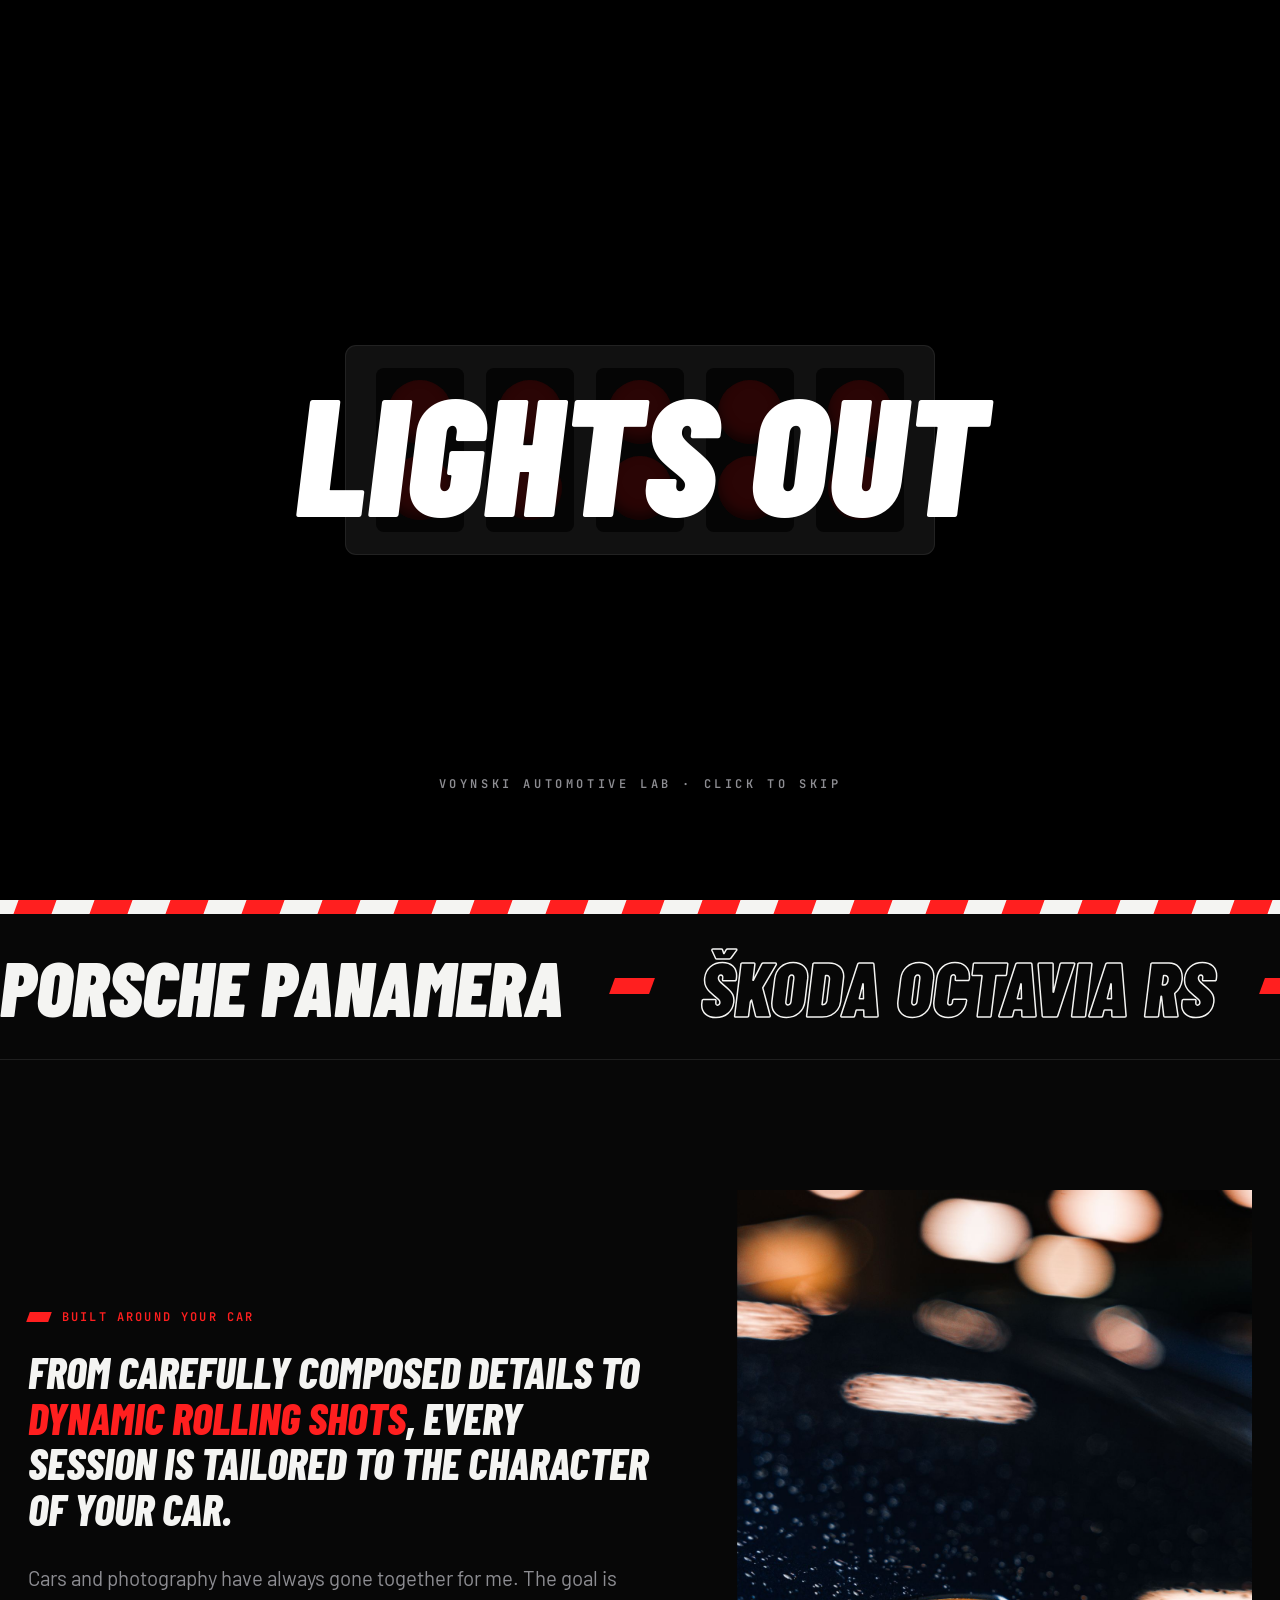
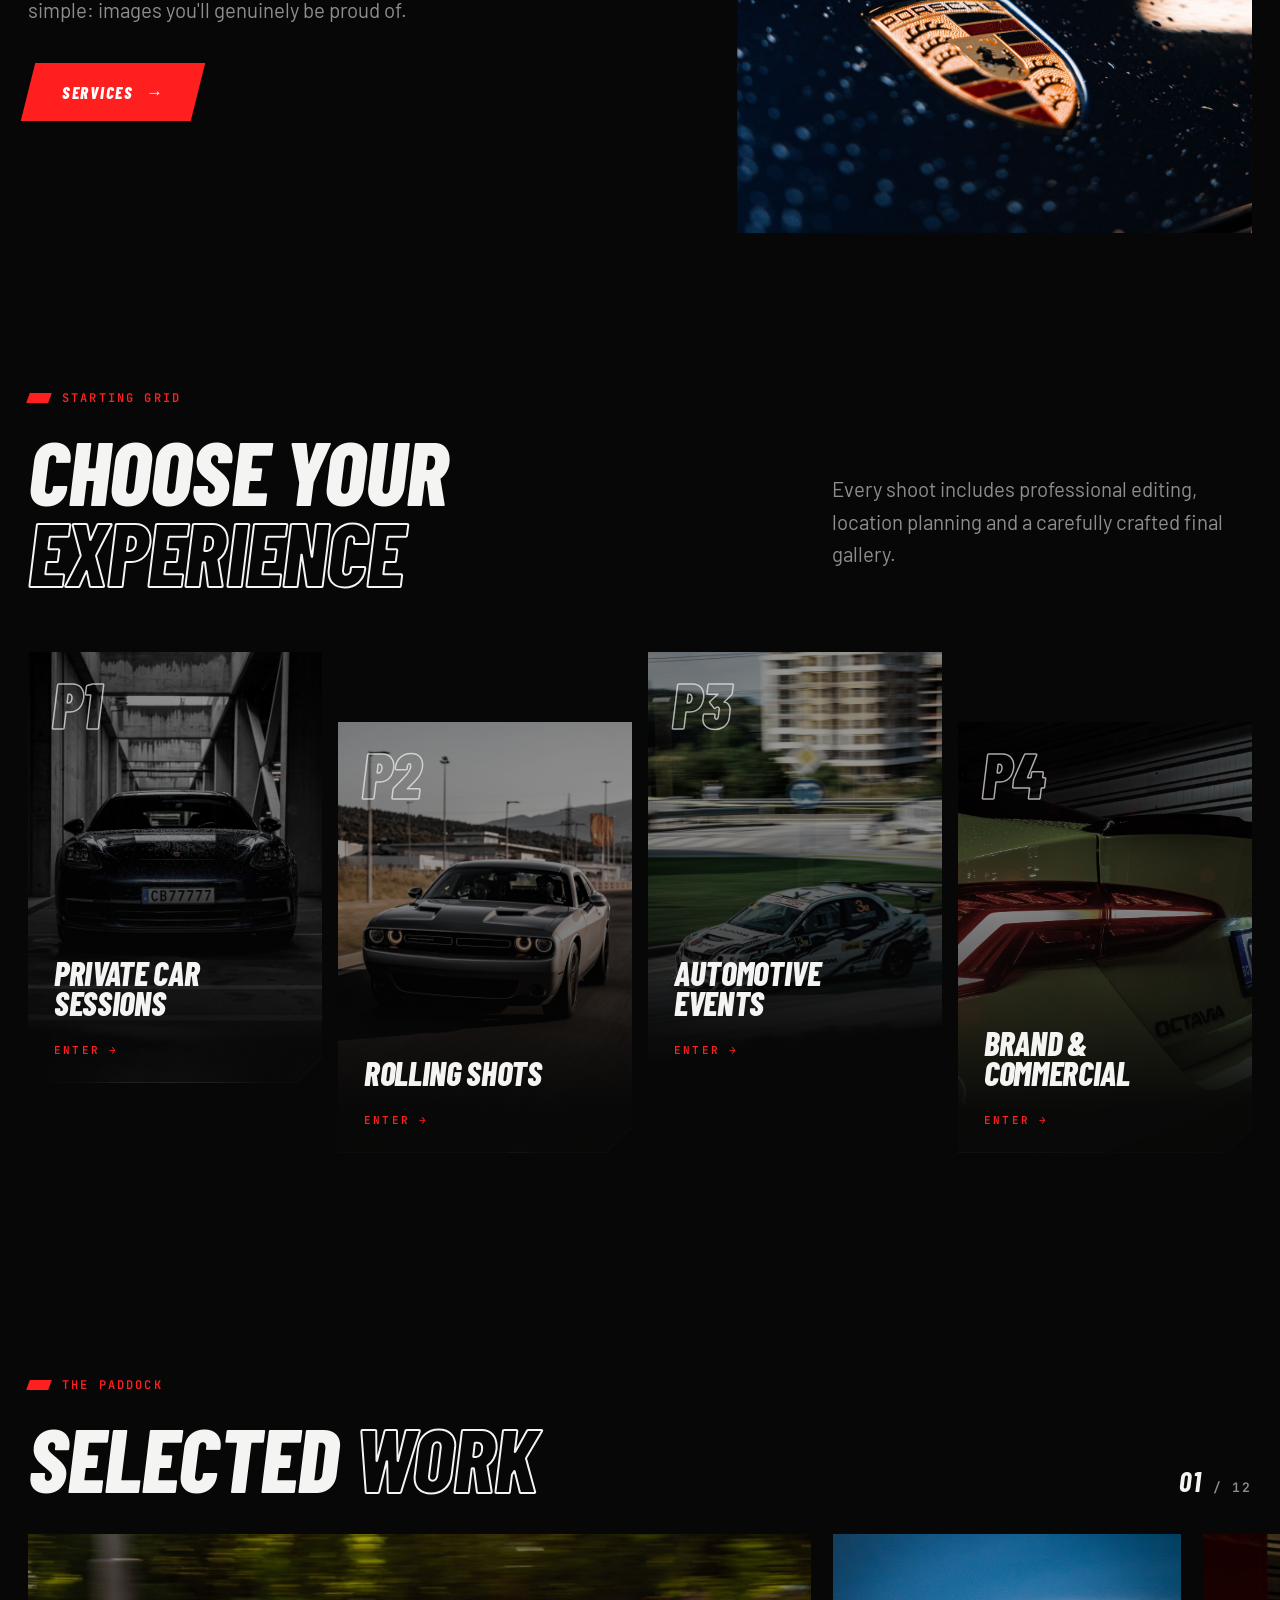
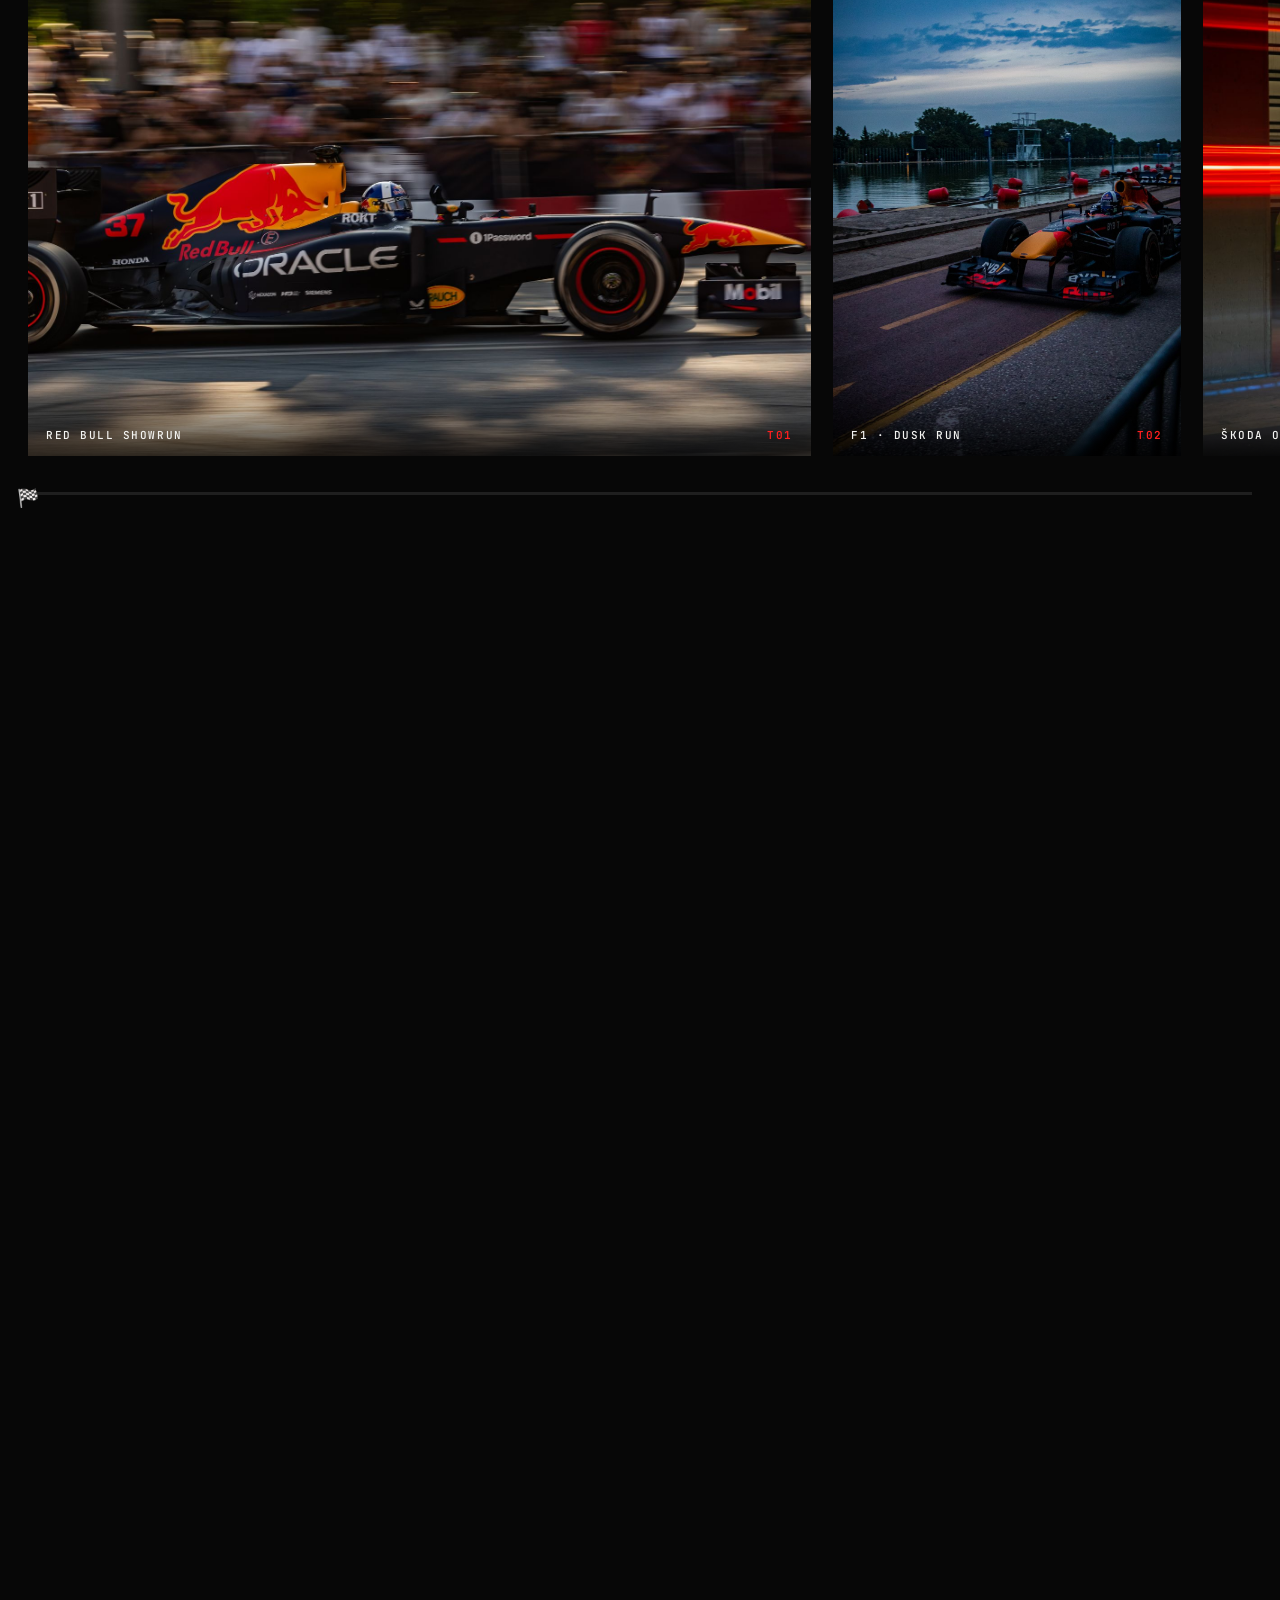
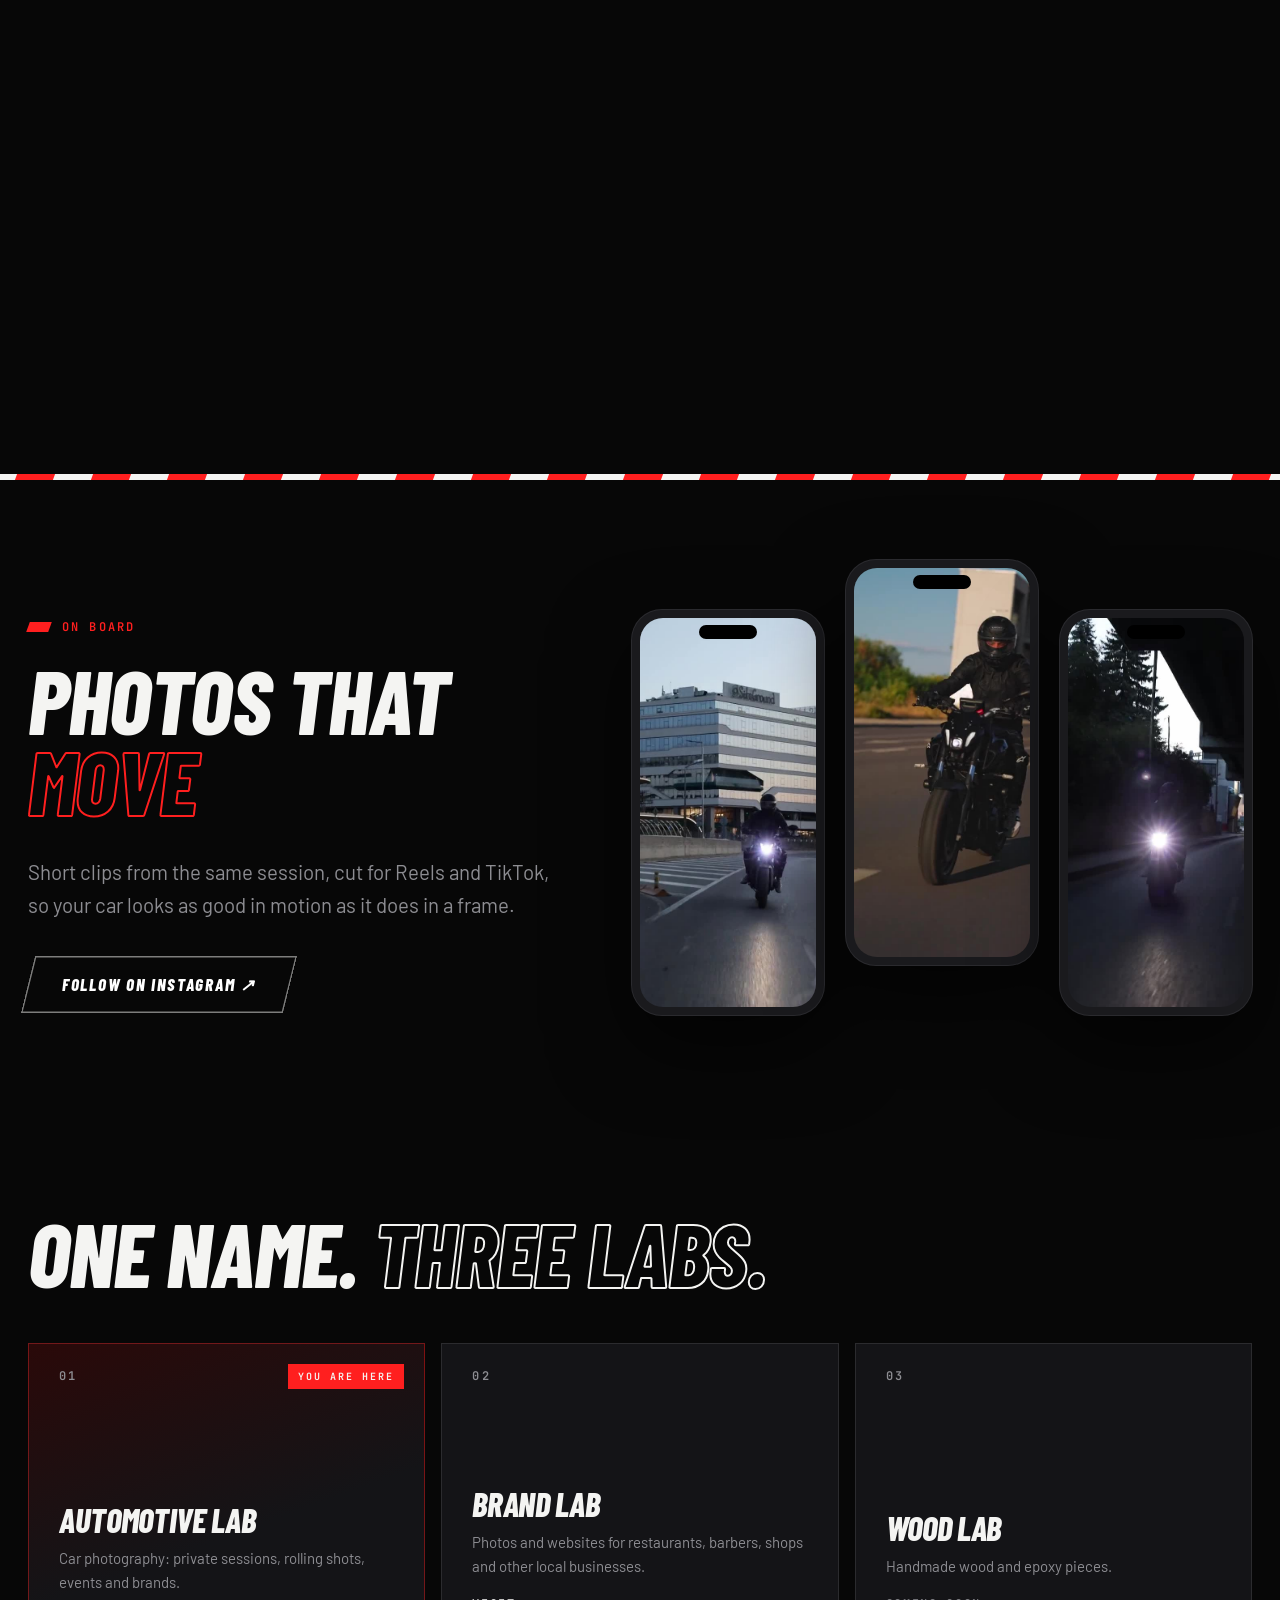
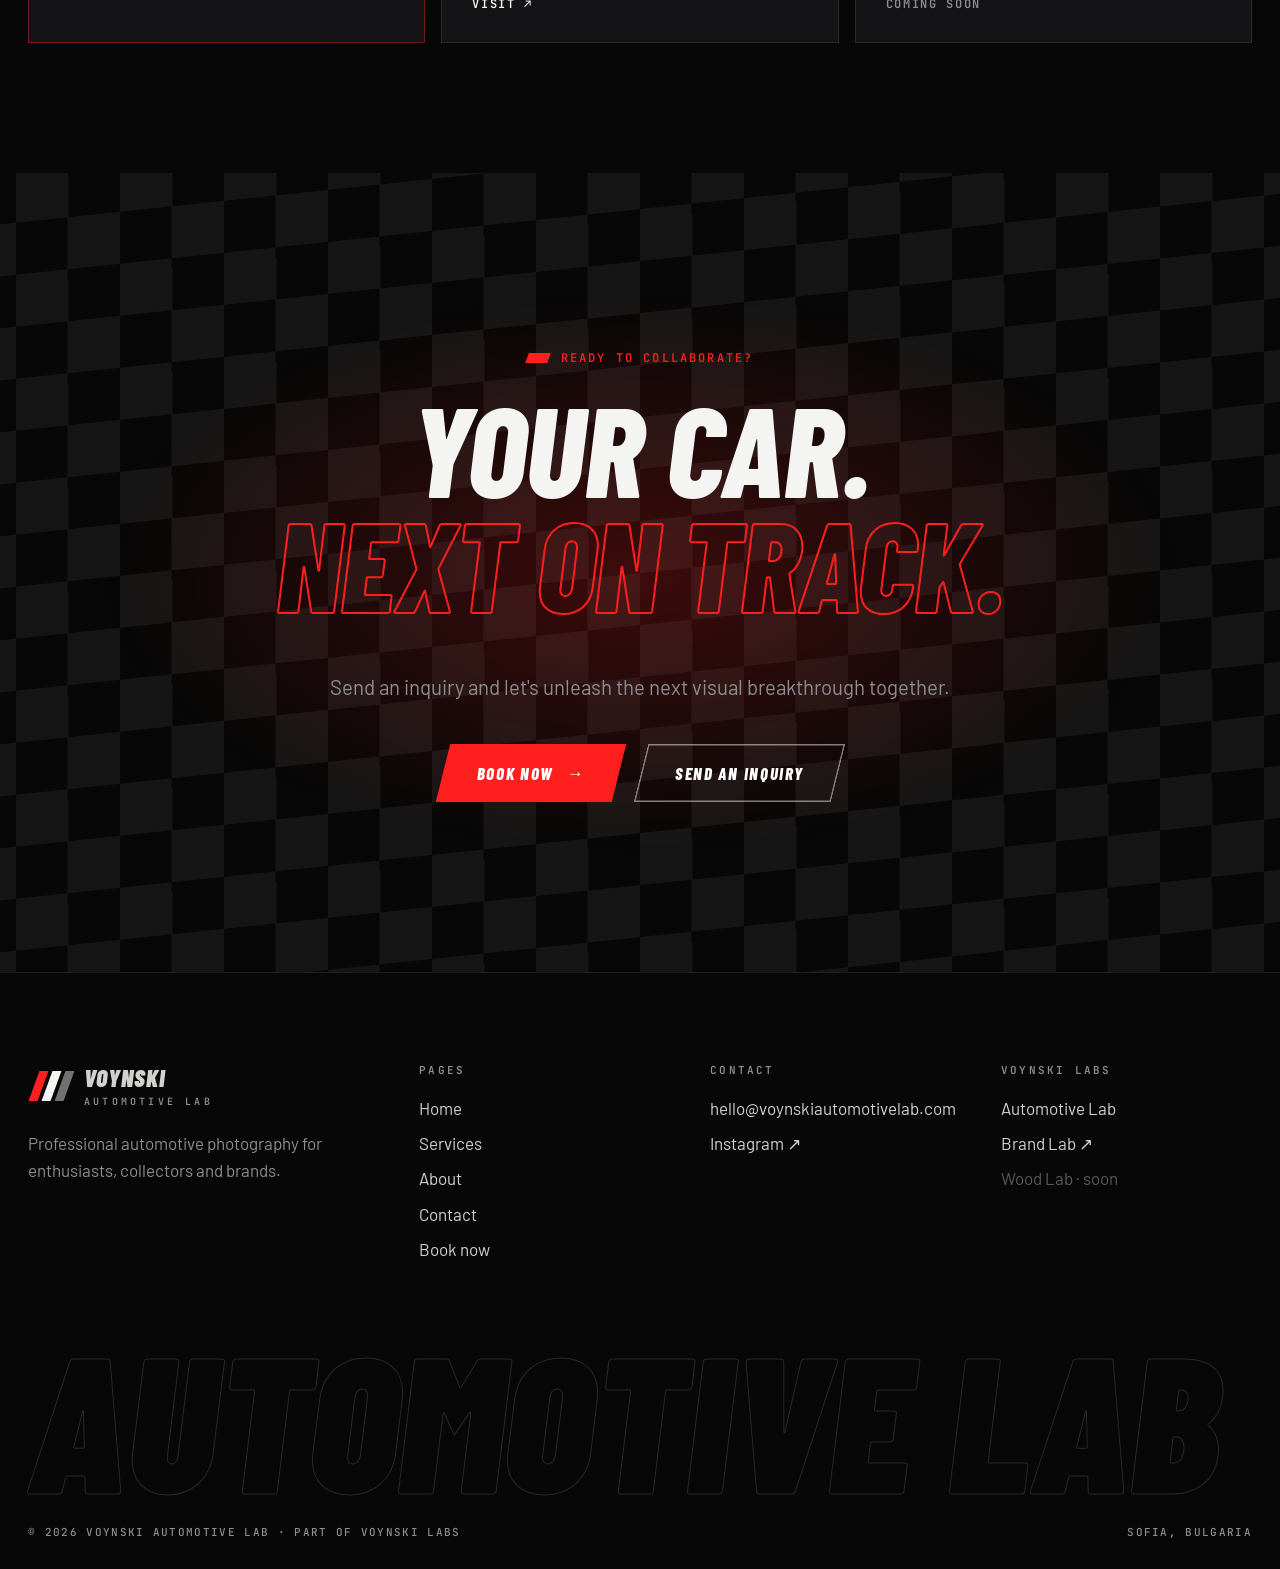
==== index.html @ c3d604f8 "Add first version of the Voynski Automotive Lab website Motorsport design with start lights intro, h" ====
<!doctype html>
<html lang="en">
<head>
<meta charset="utf-8">
<meta name="viewport" content="width=device-width, initial-scale=1">
<title>Voynski Automotive Lab · Automotive photography in Sofia</title>
<meta name="description" content="Every car has a story. We capture it. Private car sessions, rolling shots, motorsport events and commercial photography in Sofia, Bulgaria.">
<meta name="theme-color" content="#070707">
<link rel="icon" href="data:image/svg+xml,%3Csvg xmlns='http://www.w3.org/2000/svg' viewBox='0 0 40 30'%3E%3Cg transform='skewX(-20)'%3E%3Crect x='14' width='8' height='30' fill='%23ff1f1f'/%3E%3Crect x='26' width='8' height='30' fill='%23f4f4f2'/%3E%3Crect x='38' width='8' height='30' fill='%23f4f4f2' opacity='.45'/%3E%3C/g%3E%3C/svg%3E">
<link rel="preconnect" href="https://fonts.googleapis.com">
<link rel="preconnect" href="https://fonts.gstatic.com" crossorigin>
<link href="https://fonts.googleapis.com/css2?family=Barlow+Condensed:ital,wght@1,700;1,800;1,900&family=Barlow:wght@400;500;600&family=JetBrains+Mono:wght@500;600&display=swap" rel="stylesheet">
<link rel="stylesheet" href="assets/style.css">
</head>
<body data-page="home">

<!-- Start lights: shown once per visit -->
<div class="lights" aria-hidden="true">
  <div class="rig"><div class="pod"><i></i><i></i></div><div class="pod"><i></i><i></i></div><div class="pod"><i></i><i></i></div><div class="pod"><i></i><i></i></div><div class="pod"><i></i><i></i></div></div>
  <div class="out">Lights out</div>
  <div class="msg">VOYNSKI AUTOMOTIVE LAB · CLICK TO SKIP</div>
</div>

<main>

<section class="hero">
  <div class="hero-img" style="background-image:url(images/hero-f1-visa.jpg)"></div>
  <canvas id="speedLines" aria-hidden="true"></canvas>
  <div class="wrap">
    <p class="tag">Automotive photography · Sofia</p>
    <h1><span class="ln"><span>Every car has a story.</span></span><span class="ln"><span class="red">We capture it.</span></span></h1>
    <div class="hero-sub">
      <p>Professional automotive photography for enthusiasts, collectors and brands.</p>
      <div class="hero-actions">
        <a href="book.html" class="btn">Book a session <span class="arr">→</span></a>
        <a href="#paddock" class="btn btn-line">See the work</a>
      </div>
    </div>
  </div>
  <div class="scroll-cue">SCROLL TO ACCELERATE</div>
  <div class="telemetry"><div class="wrap">
    <span class="live">On track</span>
    <span>Shot <b>Red Bull Showrun</b></span>
    <span>Shutter <b>1/60</b> · panning</span>
    <span>Sofia <b>42.69° N</b></span>
  </div></div>
</section>

<div class="kerb" aria-hidden="true"></div>

<div class="marquee" aria-hidden="true"><div class="marquee-track">
  <span>Porsche Panamera</span><i></i><span>Škoda Octavia RS</span><i></i><span>Red Bull RB</span><i></i><span>Dodge Challenger</span><i></i><span>BMW M4</span><i></i><span>BMW X3 M40i</span><i></i><span>Porsche 911</span><i></i>
  <span>Porsche Panamera</span><i></i><span>Škoda Octavia RS</span><i></i><span>Red Bull RB</span><i></i><span>Dodge Challenger</span><i></i><span>BMW M4</span><i></i><span>BMW X3 M40i</span><i></i><span>Porsche 911</span><i></i>
</div></div>

<!-- Intro -->
<section>
  <div class="wrap intro">
    <div>
      <p class="tag rv">Built around your car</p>
      <p class="big-quote rv rv-d1">From carefully composed details to <em>dynamic rolling shots</em>, every session is tailored to the character of your car.</p>
      <p class="lead rv rv-d2">Cars and photography have always gone together for me. The goal is simple: images you'll genuinely be proud of.</p>
      <div class="hero-actions rv rv-d3" style="margin-top:36px"><a href="services.html" class="btn">Services <span class="arr">→</span></a></div>
    </div>
    <div class="shot wipe"><img src="images/porsche-badge.jpg" alt="Porsche crest on a dark blue bonnet covered in rain drops" loading="lazy"></div>
  </div>
</section>

<!-- Services as a starting grid -->
<section style="padding-top:20px">
  <div class="wrap">
    <div class="grid-head">
      <div><p class="tag rv">Starting grid</p><h2 class="rv rv-d1">Choose your<br><span class="outline">experience</span></h2></div>
      <p class="lead rv rv-d2" style="max-width:420px">Every shoot includes professional editing, location planning and a carefully crafted final gallery.</p>
    </div>
    <div class="starting-grid">
      <a class="slot rv" href="services.html#private"><img src="images/panamera-front.jpg" alt="Porsche Panamera with headlights on in a concrete garage" loading="lazy"><span class="pos">P1</span><h3>Private car sessions</h3><p>A tailored photoshoot focused on the design, details and personality of your vehicle.</p><span class="go">ENTER →</span></a>
      <a class="slot rv rv-d1" href="services.html#rolling"><img src="images/challenger-rolling.jpg" alt="Dodge Challenger rolling shot on the highway at golden hour" loading="lazy"><span class="pos">P2</span><h3>Rolling shots</h3><p>Dynamic road photography that captures motion, speed and presence.</p><span class="go">ENTER →</span></a>
      <a class="slot rv rv-d2" href="services.html#events"><img src="images/rally-pan.jpg" alt="Rally car panning shot at Pista Sofia" loading="lazy"><span class="pos">P3</span><h3>Automotive events</h3><p>Professional coverage for car meets, rallies, track days and special events.</p><span class="go">ENTER →</span></a>
      <a class="slot rv rv-d3" href="services.html#commercial"><img src="images/skoda-tail.jpg" alt="Škoda Octavia RS tail light glowing red" loading="lazy"><span class="pos">P4</span><h3>Brand &amp; commercial</h3><p>Premium imagery for dealerships, detailers, workshops and automotive brands.</p><span class="go">ENTER →</span></a>
    </div>
  </div>
</section>

<!-- Paddock: pinned horizontal gallery -->
<section class="paddock" id="paddock">
  <div class="pin">
    <div class="wrap p-head">
      <div><p class="tag">The paddock</p><h2>Selected <span class="outline">work</span></h2></div>
      <div class="counter"><b>01</b> / 12</div>
    </div>
    <div class="track">
      <figure class="frame w"><img src="images/f1-oracle-pan.jpg" alt="Red Bull F1 car panning shot in front of the crowd" loading="lazy"><figcaption><span>Red Bull Showrun</span><b>T01</b></figcaption></figure>
      <figure class="frame t"><img src="images/f1-dusk.jpg" alt="Red Bull F1 car at dusk by the lake" loading="lazy"><figcaption><span>F1 · Dusk run</span><b>T02</b></figcaption></figure>
      <figure class="frame w"><img src="images/skoda-trails.jpg" alt="Škoda Octavia RS with red light trails in a garage" loading="lazy"><figcaption><span>Škoda Octavia RS</span><b>T03</b></figcaption></figure>
      <figure class="frame w"><img src="images/stunt-burnout.jpg" alt="Stunt bike burnout with smoke in front of the crowd" loading="lazy"><figcaption><span>Stunt show</span><b>T04</b></figcaption></figure>
      <figure class="frame t"><img src="images/panamera-rear-tunnel.jpg" alt="Porsche Panamera from behind in a concrete tunnel" loading="lazy"><figcaption><span>Porsche Panamera</span><b>T05</b></figcaption></figure>
      <figure class="frame w"><img src="images/m4-redbull.jpg" alt="Red Bull BMW M4 drifting toward the camera" loading="lazy"><figcaption><span>BMW M4 · Drift</span><b>T06</b></figcaption></figure>
      <figure class="frame t"><img src="images/bike-rolling.jpg" alt="Motorcycle rider rolling shot on the highway" loading="lazy"><figcaption><span>Night rider</span><b>T07</b></figcaption></figure>
      <figure class="frame w"><img src="images/rally-drift.jpg" alt="Rally cars drifting through a corner at Pista Sofia" loading="lazy"><figcaption><span>Pista Sofia</span><b>T08</b></figcaption></figure>
      <figure class="frame t"><img src="images/911-top.jpg" alt="White Porsche 911 with red roof seen from above" loading="lazy"><figcaption><span>Porsche 911</span><b>T09</b></figcaption></figure>
      <figure class="frame w"><img src="images/bmw-headlight.jpg" alt="BMW X3 M40i headlight close up" loading="lazy"><figcaption><span>BMW X3 M40i</span><b>T10</b></figcaption></figure>
      <figure class="frame t"><img src="images/challenger-tunnel.jpg" alt="Dodge Challenger with headlights on in a concrete tunnel" loading="lazy"><figcaption><span>Dodge Challenger</span><b>T11</b></figcaption></figure>
      <figure class="frame w"><img src="images/f1-oracle-blur.jpg" alt="Red Bull F1 car with motion blur" loading="lazy"><figcaption><span>Full send</span><b>T12</b></figcaption></figure>
    </div>
    <div class="p-progress" aria-hidden="true"><i></i><span></span></div>
  </div>
</section>

<div class="kerb thin" aria-hidden="true"></div>

<!-- Reels -->
<section>
  <div class="wrap reels">
    <div>
      <p class="tag rv">On board</p>
      <h2 class="rv rv-d1">Photos that <span class="outline red">move</span></h2>
      <p class="lead rv rv-d2">Short clips from the same session, cut for Reels and TikTok, so your car looks as good in motion as it does in a frame.</p>
      <div class="hero-actions rv rv-d3" style="margin-top:34px"><a class="btn btn-line" data-c="instagram-link" target="_blank" rel="noopener">Follow on Instagram ↗</a></div>
    </div>
    <div class="phones">
      <div class="phone rv"><video data-auto muted loop playsinline preload="none" poster="video/reel-night.jpg" src="video/reel-night.mp4"></video></div>
      <div class="phone rv rv-d1"><video data-auto muted loop playsinline preload="none" poster="video/reel-road.jpg" src="video/reel-road.mp4"></video></div>
      <div class="phone rv rv-d2"><video data-auto muted loop playsinline preload="none" poster="video/reel-garage.jpg" src="video/reel-garage.mp4"></video></div>
    </div>
  </div>
</section>

<!-- Voynski Labs -->
<section style="padding-top:20px">
  <div class="wrap">
    <p class="tag rv">Voynski Labs</p>
    <h2 class="rv rv-d1">One name. <span class="outline">Three labs.</span></h2>
    <div class="labs">
      <div class="lab cur rv"><span class="n">01</span><span class="here">You are here</span><h3>Automotive Lab</h3><p>Car photography: private sessions, rolling shots, events and brands.</p></div>
      <a class="lab rv rv-d1" data-c="brand" href="#" target="_blank" rel="noopener"><span class="n">02</span><h3>Brand Lab</h3><p>Photos and websites for restaurants, barbers, shops and other local businesses.</p><span class="link">Visit ↗</span></a>
      <div class="lab rv rv-d2"><span class="n">03</span><h3>Wood Lab</h3><p>Handmade wood and epoxy pieces.</p><span class="link" style="color:var(--muted)">Coming soon</span></div>
    </div>
  </div>
</section>

<!-- Finish line -->
<section class="finish">
  <div class="flag"></div>
  <div class="wrap">
    <p class="tag rv" style="justify-content:center">Ready to collaborate?</p>
    <h2 class="rv rv-d1">Your car.<br><span class="outline red">Next on track.</span></h2>
    <p class="lead rv rv-d2" style="margin:0 auto">Send an inquiry and let's unleash the next visual breakthrough together.</p>
    <div class="hero-actions rv rv-d3"><a href="book.html" class="btn">Book now <span class="arr">→</span></a><a href="contact.html" class="btn btn-line">Send an inquiry</a></div>
  </div>
</section>

</main>
<script src="assets/main.js"></script>
<script src="assets/home.js"></script>
</body>
</html>
---- assets/style.css ----
/* Voynski Automotive Lab: shared styles */
:root {
  --bg: #070707;
  --bg-2: #0e0e10;
  --panel: #141417;
  --text: #f4f4f2;
  --muted: #8d8d92;
  --line: rgba(244, 244, 242, .1);
  --red: #ff1f1f;
  --red-2: #ff5a3c;
  --green: #2bd96b;
  --purple: #b36bff;
  --display: "Barlow Condensed", "Arial Narrow", sans-serif;
  --body: "Barlow", system-ui, sans-serif;
  --mono: "JetBrains Mono", ui-monospace, monospace;
  --ease: cubic-bezier(.2, .7, .1, 1);
  --kerb: repeating-linear-gradient(90deg, var(--red) 0 38px, #f4f4f2 38px 76px);
}
* { box-sizing: border-box; }
html { scroll-behavior: smooth; overflow-x: clip; }
body { margin: 0; background: var(--bg); color: var(--text); font: 400 17px/1.6 var(--body); overflow-x: clip; -webkit-font-smoothing: antialiased; }
img, video { max-width: 100%; display: block; }
a { color: inherit; }
::selection { background: var(--red); color: #fff; }
.wrap { max-width: 1320px; margin: 0 auto; padding: 0 28px; }
section { padding: 130px 0; position: relative; }
h1, h2, h3, h4 { font-family: var(--display); font-weight: 800; font-style: italic; text-transform: uppercase; line-height: .9; letter-spacing: -.01em; margin: 0 0 .4em; }
h1 { font-size: clamp(56px, 11vw, 190px); font-weight: 900; }
h2 { font-size: clamp(44px, 7vw, 112px); }
h3 { font-size: clamp(26px, 2.6vw, 38px); }
.red { color: var(--red); }
.outline { color: transparent; -webkit-text-stroke: 2px var(--text); }
.outline.red { -webkit-text-stroke-color: var(--red); }
.tag { display: inline-flex; align-items: center; gap: 12px; font: 600 12px var(--mono); letter-spacing: .18em; text-transform: uppercase; color: var(--red); margin: 0 0 24px; }
.tag::before { content: ""; width: 22px; height: 10px; background: var(--red); transform: skewX(-20deg); }
.lead { font-size: clamp(18px, 1.6vw, 21px); color: var(--muted); max-width: 620px; }
.mono { font-family: var(--mono); }

/* Buttons: skewed like a livery stripe */
.btn { --c: var(--red); position: relative; display: inline-flex; align-items: center; gap: 12px; padding: 18px 34px; font: 800 italic 17px var(--display); letter-spacing: .1em; text-transform: uppercase; text-decoration: none; color: #fff; background: none; border: 0; cursor: pointer; isolation: isolate; }
.btn::before { content: ""; position: absolute; inset: 0; z-index: -1; background: var(--c); transform: skewX(-14deg); transition: transform .35s var(--ease), background .3s; }
.btn::after { content: ""; position: absolute; inset: 0; z-index: -1; transform: skewX(-14deg) scaleX(0); transform-origin: left; background: #fff; transition: transform .45s var(--ease); }
.btn:hover::after { transform: skewX(-14deg) scaleX(1); }
.btn:hover { color: #000; }
.btn .arr { transition: transform .35s var(--ease); }
.btn:hover .arr { transform: translateX(6px); }
.btn-line::before { background: transparent; box-shadow: inset 0 0 0 1.5px rgba(244,244,242,.5); }
.btn-small { padding: 12px 24px; font-size: 15px; }

/* Header */
.site-header { position: fixed; inset: 0 0 auto; z-index: 60; transition: transform .45s var(--ease), background .3s; }
.site-header.solid { background: rgba(7,7,7,.85); backdrop-filter: blur(12px); -webkit-backdrop-filter: blur(12px); }
.site-header.solid::after { content: ""; position: absolute; left: 0; right: 0; bottom: 0; height: 3px; background: var(--kerb); background-size: 76px 3px; opacity: .9; }
.site-header.hide { transform: translateY(-100%); }
.site-header .wrap { height: 80px; display: flex; align-items: center; justify-content: space-between; gap: 24px; }
.logo { text-decoration: none; display: flex; align-items: center; gap: 12px; line-height: 1; }
.logo-mark { width: 44px; height: 30px; position: relative; }
.logo-mark i { position: absolute; top: 0; bottom: 0; width: 9px; background: var(--text); transform: skewX(-20deg); }
.logo-mark i:nth-child(1) { left: 6px; background: var(--red); }
.logo-mark i:nth-child(2) { left: 19px; }
.logo-mark i:nth-child(3) { left: 32px; opacity: .45; }
.logo b { display: block; font: 900 italic 24px var(--display); letter-spacing: .04em; }
.logo small { display: block; font: 600 10px var(--mono); letter-spacing: .32em; color: var(--muted); margin-top: 3px; }
.nav { display: flex; align-items: center; gap: 34px; }
.nav-links { display: flex; gap: 30px; }
.nav-links a { text-decoration: none; font: 700 italic 17px var(--display); letter-spacing: .08em; text-transform: uppercase; color: var(--muted); position: relative; transition: color .25s; }
.nav-links a span { font: 500 10px var(--mono); color: var(--red); margin-right: 6px; vertical-align: 3px; font-style: normal; }
.nav-links a:hover, .nav-links a.active { color: var(--text); }
.nav-links a.active::after { content: ""; position: absolute; left: 0; right: 0; bottom: -8px; height: 3px; background: var(--red); transform: skewX(-20deg); }
.burger { display: none; width: 46px; height: 46px; background: none; border: 1px solid var(--line); cursor: pointer; position: relative; transform: skewX(-14deg); }
.burger span { position: absolute; left: 12px; right: 12px; height: 2px; background: var(--text); transition: transform .35s var(--ease), top .35s; }
.burger span:nth-child(1) { top: 17px; }
.burger span:nth-child(2) { top: 26px; }
.menu-open .burger span:nth-child(1) { top: 21px; transform: rotate(45deg); }
.menu-open .burger span:nth-child(2) { top: 21px; transform: rotate(-45deg); }
.mobile-menu { position: fixed; inset: 0; z-index: 55; background: var(--bg); display: flex; flex-direction: column; justify-content: center; gap: 6px; padding: 100px 28px 40px; clip-path: polygon(100% 0, 100% 0, 100% 100%, 100% 100%); transition: clip-path .6s var(--ease); }
.menu-open .mobile-menu { clip-path: polygon(0 0, 100% 0, 100% 100%, 0 100%); }
.mobile-menu a:not(.btn) { font: 900 italic clamp(44px, 13vw, 72px)/1 var(--display); text-transform: uppercase; text-decoration: none; }
.mobile-menu a:not(.btn) span { font: 500 12px var(--mono); color: var(--red); vertical-align: 24px; margin-right: 10px; font-style: normal; }
.mobile-menu .btn { align-self: flex-start; margin-top: 30px; }

/* Start lights intro */
.lights { position: fixed; inset: 0; z-index: 200; background: #000; display: grid; place-items: center; transition: clip-path .7s var(--ease); clip-path: polygon(0 0, 100% 0, 100% 100%, 0 100%); }
.lights.go { clip-path: polygon(0 0, 0 0, -20% 100%, -20% 100%); }
.lights .rig { display: flex; gap: clamp(10px, 2vw, 22px); padding: 22px clamp(14px, 3vw, 30px); background: #111; border-radius: 10px; box-shadow: 0 0 0 1px #222; }
.lights .pod { display: grid; gap: 12px; padding: 12px; background: #050505; border-radius: 8px; }
.lights .pod i { width: clamp(34px, 6vw, 64px); aspect-ratio: 1; border-radius: 50%; background: #2a0505; box-shadow: inset 0 -6px 12px rgba(0,0,0,.6); transition: background .08s, box-shadow .08s; }
.lights .pod.on i { background: radial-gradient(circle at 40% 35%, #ff8a7a, #ff1f1f 45%, #b00000); box-shadow: 0 0 30px 6px rgba(255,31,31,.65); }
.lights .msg { position: absolute; bottom: 12vh; font: 600 12px var(--mono); letter-spacing: .3em; color: var(--muted); text-align: center; }
.lights .out { position: absolute; font: 900 italic clamp(60px, 13vw, 200px) var(--display); text-transform: uppercase; color: #fff; opacity: 0; transform: scale(.85); }
.lights.done .out { opacity: 1; transform: none; transition: opacity .15s, transform .5s var(--ease); }
.lights.done .rig { opacity: 0; transition: opacity .1s; }

/* HUD: speed from your scroll */
.hud { position: fixed; right: 22px; bottom: 22px; z-index: 40; display: flex; align-items: stretch; gap: 0; font-family: var(--mono); pointer-events: none; opacity: 0; transform: translateY(20px); transition: opacity .5s, transform .5s var(--ease); }
.hud.on { opacity: 1; transform: none; }
.hud > div { background: rgba(10,10,12,.82); backdrop-filter: blur(8px); -webkit-backdrop-filter: blur(8px); border: 1px solid var(--line); padding: 10px 14px; }
.hud > div + div { border-left: 0; }
.hud .spd b { display: block; font: 900 italic 38px/1 var(--display); min-width: 2.2ch; text-align: right; font-variant-numeric: tabular-nums; }
.hud small { display: block; font-size: 9px; letter-spacing: .2em; color: var(--muted); }
.hud .gear b { display: block; font: 900 italic 38px/1 var(--display); color: var(--red); text-align: center; }
.hud .rpm { display: flex; flex-direction: column; justify-content: space-between; }
.hud .leds { display: flex; gap: 3px; }
.hud .leds i { width: 9px; height: 9px; border-radius: 50%; background: #222; transition: background .08s; }
.hud .leds i.g { background: var(--green); box-shadow: 0 0 8px var(--green); }
.hud .leds i.r { background: var(--red); box-shadow: 0 0 8px var(--red); }
.hud .leds i.p { background: var(--purple); box-shadow: 0 0 8px var(--purple); }
.hud .lap { font-size: 12px; letter-spacing: .08em; font-variant-numeric: tabular-nums; margin-top: 6px; }

/* Hero */
.hero { min-height: 100svh; padding: 0; display: flex; align-items: flex-end; overflow: hidden; }
.hero-img { position: absolute; inset: -4%; background-size: cover; background-position: 60% 50%; animation: kenburns 22s ease-in-out infinite alternate; will-change: transform; }
@keyframes kenburns { from { transform: scale(1.02) translateX(0); } to { transform: scale(1.1) translateX(-2%); } }
.hero::before { content: ""; position: absolute; inset: 0; z-index: 1; background: linear-gradient(90deg, rgba(7,7,7,.92) 0%, rgba(7,7,7,.55) 40%, rgba(7,7,7,.1) 75%), linear-gradient(0deg, rgba(7,7,7,1) 0%, rgba(7,7,7,0) 40%); }
.hero canvas { position: absolute; inset: 0; z-index: 2; width: 100%; height: 100%; pointer-events: none; }
.hero .wrap { position: relative; z-index: 3; width: 100%; padding-bottom: 120px; padding-top: 140px; }
.hero h1 { margin: 0 0 30px; }
.hero h1 .ln { display: block; overflow: hidden; padding-right: .1em; }
.hero h1 .ln > span { display: inline-block; transform: translateX(-110%); filter: blur(12px); opacity: 0; }
.ready .hero h1 .ln > span { transform: none; filter: none; opacity: 1; transition: transform 1s var(--ease), filter 1s var(--ease), opacity .4s; }
.ready .hero h1 .ln:nth-child(2) > span { transition-delay: .15s; }
.hero-sub { display: flex; gap: 40px; align-items: center; flex-wrap: wrap; }
.hero-sub p { margin: 0; max-width: 430px; color: rgba(244,244,242,.8); font-size: 19px; }
.hero-actions { display: flex; gap: 22px; flex-wrap: wrap; }
.telemetry { position: absolute; z-index: 3; left: 0; right: 0; bottom: 0; border-top: 1px solid var(--line); background: rgba(7,7,7,.6); backdrop-filter: blur(6px); -webkit-backdrop-filter: blur(6px); }
.telemetry .wrap { display: flex; justify-content: space-between; gap: 20px; padding-top: 16px; padding-bottom: 16px; font: 500 11px var(--mono); letter-spacing: .16em; color: var(--muted); text-transform: uppercase; }
.telemetry b { color: var(--text); font-weight: 600; }
.telemetry .live::before { content: "●"; color: var(--red); margin-right: 8px; animation: blink 1.2s steps(1) infinite; }
@keyframes blink { 50% { opacity: 0; } }
.scroll-cue { position: absolute; z-index: 3; right: 28px; bottom: 90px; writing-mode: vertical-rl; font: 500 11px var(--mono); letter-spacing: .3em; color: var(--muted); }
.scroll-cue::after { content: ""; display: block; width: 1px; height: 60px; margin: 14px auto 0; background: linear-gradient(var(--red), transparent); animation: cue 1.6s var(--ease) infinite; }
@keyframes cue { from { transform: scaleY(0); transform-origin: top; } 50% { transform: scaleY(1); transform-origin: top; } 51% { transform-origin: bottom; } to { transform: scaleY(0); transform-origin: bottom; } }

/* Kerb stripe divider */
.kerb { height: 14px; overflow: hidden; position: relative; }
.kerb::before { content: ""; position: absolute; inset: 0 -60px; background: var(--kerb); background-size: 76px 100%; transform: skewX(-20deg); animation: kerb 1.6s linear infinite; }
@keyframes kerb { to { background-position: 76px 0; } }
.kerb.thin { height: 6px; }

/* Car marquee */
.marquee { overflow: hidden; white-space: nowrap; padding: 34px 0; border-bottom: 1px solid var(--line); }
.marquee-track { display: inline-flex; animation: marquee 40s linear infinite; }
.marquee span { font: 900 italic clamp(40px, 6vw, 92px)/1 var(--display); text-transform: uppercase; padding-right: 48px; }
.marquee span:nth-child(4n+3) { color: transparent; -webkit-text-stroke: 1.5px var(--text); }
.marquee i { align-self: center; width: 40px; height: 16px; background: var(--red); transform: skewX(-20deg); margin-right: 48px; flex: none; }
@keyframes marquee { to { transform: translateX(-50%); } }

/* Reveal on scroll */
.rv { opacity: 0; transform: translateX(-40px); transition: opacity .8s var(--ease), transform .9s var(--ease); }
.rv.in { opacity: 1; transform: none; }
.rv-d1 { transition-delay: .08s; } .rv-d2 { transition-delay: .16s; } .rv-d3 { transition-delay: .24s; }
.wipe { position: relative; overflow: hidden; }
.wipe > img, .wipe > video { clip-path: inset(0 100% 0 0); filter: blur(16px) saturate(1.4); transform: scale(1.12) translateX(-4%); transition: clip-path 1.1s var(--ease), filter 1.2s var(--ease), transform 1.6s var(--ease); }
.wipe::after { content: ""; position: absolute; top: 0; bottom: 0; width: 18%; left: -20%; background: var(--red); transform: skewX(-18deg); }
.wipe.in > img, .wipe.in > video { clip-path: inset(0 0 0 0); filter: none; transform: none; }
.wipe.in::after { animation: swoosh 1.1s var(--ease) forwards; }
@keyframes swoosh { to { left: 120%; } }

/* Intro block */
.intro { display: grid; grid-template-columns: 1.1fr .9fr; gap: 80px; align-items: center; }
.intro .shot { aspect-ratio: 4/5; }
.intro .shot img { width: 100%; height: 100%; object-fit: cover; }
.big-quote { font: 800 italic clamp(30px, 3.4vw, 50px)/1.05 var(--display); text-transform: uppercase; margin: 0 0 30px; }
.big-quote em { font-style: italic; color: var(--red); }

/* Starting grid (services) */
.grid-head { display: flex; justify-content: space-between; align-items: end; gap: 30px; flex-wrap: wrap; margin-bottom: 60px; }
.grid-head h2 { margin: 0; }
.starting-grid { display: grid; grid-template-columns: repeat(4, 1fr); gap: 16px; }
.slot { position: relative; aspect-ratio: 3/4.4; overflow: hidden; text-decoration: none; display: flex; flex-direction: column; justify-content: flex-end; padding: 26px; background: var(--panel); clip-path: polygon(0 0, 100% 0, 100% calc(100% - 26px), calc(100% - 26px) 100%, 0 100%); }
.slot:nth-child(even) { margin-top: 70px; }
.slot img { position: absolute; inset: 0; width: 100%; height: 100%; object-fit: cover; transition: transform 1.2s var(--ease), filter .6s; filter: grayscale(.6) brightness(.6); }
.slot::before { content: ""; position: absolute; inset: 0; z-index: 1; background: linear-gradient(0deg, rgba(7,7,7,.95) 10%, rgba(7,7,7,0) 60%); }
.slot::after { content: ""; position: absolute; z-index: 1; left: 0; right: 0; top: 0; height: 5px; background: var(--red); transform: scaleX(0); transform-origin: left; transition: transform .6s var(--ease); }
.slot:hover img { transform: scale(1.08); filter: none; }
.slot:hover::after { transform: scaleX(1); }
.slot > :not(img):not(.pos) { position: relative; z-index: 2; }
.slot .pos { z-index: 2; }
.slot .pos { position: absolute; top: 20px; left: 24px; font: 900 italic 64px/1 var(--display); color: transparent; -webkit-text-stroke: 1.5px rgba(244,244,242,.7); }
.slot:hover .pos { color: var(--red); -webkit-text-stroke-color: var(--red); }
.slot h3 { margin: 0 0 10px; }
.slot p { margin: 0; color: rgba(244,244,242,.7); font-size: 15px; line-height: 1.5; max-height: 0; overflow: hidden; opacity: 0; transition: max-height .6s var(--ease), opacity .4s; }
.slot:hover p, .slot:focus p { max-height: 120px; opacity: 1; }
.slot .go { margin-top: 14px; font: 600 11px var(--mono); letter-spacing: .2em; color: var(--red); }

/* Pinned horizontal paddock gallery */
.paddock { padding: 0; }
.paddock .pin { position: sticky; top: 0; height: 100vh; overflow: hidden; display: flex; flex-direction: column; justify-content: center; }
.paddock .p-head { width: 100%; display: flex; justify-content: space-between; align-items: end; gap: 20px; margin-bottom: 36px; }
.paddock .p-head h2 { margin: 0; }
.paddock .counter { font: 600 13px var(--mono); letter-spacing: .14em; color: var(--muted); }
.paddock .counter b { color: var(--text); font-size: 28px; font-family: var(--display); font-style: italic; }
.track { display: flex; gap: 22px; padding-left: max(28px, calc((100vw - 1320px) / 2 + 28px)); will-change: transform; }
.frame { flex: none; height: 58vh; position: relative; overflow: hidden; margin: 0; }
.frame.w { aspect-ratio: 3/2; }
.frame.t { aspect-ratio: 2/3; }
.frame img { width: 100%; height: 100%; object-fit: cover; transform: scale(1.15); transition: transform .2s linear; }
.frame figcaption { position: absolute; left: 0; bottom: 0; right: 0; padding: 40px 18px 14px; display: flex; justify-content: space-between; gap: 12px; font: 500 11px var(--mono); letter-spacing: .14em; text-transform: uppercase; background: linear-gradient(0deg, rgba(0,0,0,.8), transparent); }
.frame figcaption b { color: var(--red); font-weight: 600; }
.p-progress { height: 3px; background: var(--line); margin: 36px 28px 0; max-width: 1264px; position: relative; }
.p-progress i { position: absolute; left: 0; top: 0; bottom: 0; width: 0; background: var(--red); }
.p-progress span { position: absolute; top: -9px; width: 22px; height: 22px; margin-left: -11px; left: 0; }
.p-progress span::before { content: "🏁"; font-size: 18px; }

/* Reels */
.reels { display: grid; grid-template-columns: 1fr auto; gap: 70px; align-items: center; }
.phones { display: flex; gap: 22px; }
.phone { width: clamp(150px, 15vw, 230px); aspect-ratio: 9/19; border-radius: 30px; padding: 8px; background: #1a1a1d; box-shadow: 0 0 0 1px #2a2a2e, 0 30px 80px rgba(0,0,0,.6); position: relative; }
.phone:nth-child(2) { transform: translateY(-50px); }
.phone video { width: 100%; height: 100%; object-fit: cover; border-radius: 23px; background: #000; }
.phone::after { content: ""; position: absolute; top: 15px; left: 50%; width: 30%; height: 14px; margin-left: -15%; border-radius: 10px; background: #000; }

/* Checkered CTA */
.finish { text-align: center; overflow: hidden; padding: 170px 0; }
.finish::before { content: ""; position: absolute; inset: 0; opacity: .06; background: conic-gradient(#fff 25%, transparent 0 50%, #fff 0 75%, transparent 0) 0 0 / 80px 80px; transform: skewY(-6deg) scale(1.3); }
.finish .flag { position: absolute; inset: 0; background: radial-gradient(60% 50% at 50% 50%, rgba(255,31,31,.22), transparent 70%); }
.finish .wrap { position: relative; }
.finish h2 { font-size: clamp(56px, 10vw, 170px); }
.finish .hero-actions { justify-content: center; margin-top: 40px; }

/* Labs family */
.labs { display: grid; grid-template-columns: repeat(3, 1fr); gap: 16px; margin-top: 50px; }
.lab { position: relative; min-height: 300px; padding: 30px; display: flex; flex-direction: column; justify-content: flex-end; text-decoration: none; background: var(--panel); border: 1px solid var(--line); overflow: hidden; transition: border-color .3s, transform .5s var(--ease); }
a.lab:hover { border-color: var(--red); transform: translateY(-6px); }
.lab .n { position: absolute; top: 24px; left: 30px; font: 600 12px var(--mono); letter-spacing: .2em; color: var(--muted); }
.lab .here { position: absolute; top: 20px; right: 20px; font: 600 10px var(--mono); letter-spacing: .2em; text-transform: uppercase; background: var(--red); padding: 6px 10px; }
.lab h3 { margin-bottom: 10px; }
.lab p { margin: 0 0 18px; color: var(--muted); font-size: 15px; }
.lab .link { font: 600 12px var(--mono); letter-spacing: .14em; text-transform: uppercase; }
.lab.cur { background: linear-gradient(160deg, #2a0909, var(--panel) 60%); border-color: rgba(255,31,31,.4); }

/* Inner page hero */
.page-hero { padding: 200px 0 80px; overflow: hidden; }
.page-hero .ghost { position: absolute; right: -2vw; bottom: -3vw; font: 900 italic 24vw/.8 var(--display); text-transform: uppercase; color: transparent; -webkit-text-stroke: 1px rgba(244,244,242,.06); pointer-events: none; white-space: nowrap; }
.page-hero h1 { font-size: clamp(56px, 9.5vw, 160px); }
.page-hero .lead { margin-top: 10px; }
.page-hero .chips { display: flex; gap: 12px; flex-wrap: wrap; margin-top: 36px; }

/* Services page blocks */
.svc { display: grid; grid-template-columns: 1.15fr .85fr; gap: 70px; align-items: center; padding: 90px 0; border-top: 1px solid var(--line); }
.svc:nth-of-type(even) .svc-media { order: 2; }
.svc-media { position: relative; aspect-ratio: 4/3; }
.svc-media img { width: 100%; height: 100%; object-fit: cover; }
.svc-media .badge { position: absolute; z-index: 2; top: 18px; left: 18px; font: 900 italic 22px var(--display); background: var(--red); padding: 6px 16px; transform: skewX(-14deg); }
.svc .idx { display: block; font: 600 12px var(--mono); letter-spacing: .2em; color: var(--red); margin-bottom: 18px; text-transform: uppercase; }
.svc h2 { font-size: clamp(40px, 5vw, 80px); }
.specs { list-style: none; padding: 0; margin: 26px 0 34px; border-top: 1px solid var(--line); }
.specs li { display: flex; justify-content: space-between; gap: 20px; padding: 12px 0; border-bottom: 1px solid var(--line); font: 500 14px var(--mono); letter-spacing: .06em; text-transform: uppercase; }
.specs li span { color: var(--muted); }
.specs li b { font-weight: 600; text-align: right; }

/* FAQ */
.faq { max-width: 900px; margin-top: 40px; }
.faq details { border-bottom: 1px solid var(--line); }
.faq summary { list-style: none; cursor: pointer; padding: 24px 0; display: flex; justify-content: space-between; gap: 20px; font: 700 italic clamp(20px, 2.2vw, 28px) var(--display); text-transform: uppercase; }
.faq summary::-webkit-details-marker { display: none; }
.faq summary::after { content: "+"; color: var(--red); font-size: 32px; line-height: .8; transition: transform .4s var(--ease); }
.faq details[open] summary::after { transform: rotate(45deg); }
.faq p { margin: 0 0 24px; color: var(--muted); max-width: 720px; }

/* About */
.about-grid { display: grid; grid-template-columns: 1fr 1fr; gap: 80px; align-items: center; }
.about-grid .shot { aspect-ratio: 4/5; }
.about-grid .shot img { width: 100%; height: 100%; object-fit: cover; }
.sig { font: 800 italic 28px var(--display); text-transform: uppercase; margin-top: 30px; }
.why { display: grid; grid-template-columns: repeat(4, 1fr); gap: 16px; margin-top: 50px; }
.why div { background: var(--panel); padding: 30px 26px; position: relative; overflow: hidden; }
.why div::before { content: ""; position: absolute; left: 0; top: 0; width: 5px; height: 100%; background: var(--red); transform: scaleY(0); transform-origin: top; transition: transform .6s var(--ease); }
.why div:hover::before { transform: scaleY(1); }
.why b { display: block; font: 600 12px var(--mono); color: var(--red); letter-spacing: .2em; margin-bottom: 30px; }
.why h3 { font-size: 30px; }
.why p { margin: 0; color: var(--muted); font-size: 15px; }
.strip { display: grid; grid-template-columns: 2fr 1fr 1fr; gap: 16px; }
.strip > div { aspect-ratio: 4/3; }
.strip > div:first-child { aspect-ratio: auto; }
.strip img { width: 100%; height: 100%; object-fit: cover; }

/* Forms (contact + booking) */
.form-grid { display: grid; grid-template-columns: .9fr 1.1fr; gap: 70px; align-items: start; }
.panel { background: var(--panel); padding: 40px; position: relative; clip-path: polygon(0 0, 100% 0, 100% calc(100% - 30px), calc(100% - 30px) 100%, 0 100%); }
.panel::before { content: ""; position: absolute; left: 0; right: 0; top: 0; height: 4px; background: var(--kerb); background-size: 76px 4px; }
.fstep { margin-bottom: 34px; }
.fstep-h { display: flex; align-items: center; gap: 14px; margin-bottom: 18px; }
.fstep-h span { font: 900 italic 18px var(--display); background: var(--red); padding: 2px 12px; transform: skewX(-14deg); }
.fstep-h h3 { margin: 0; font-size: 26px; }
.fields { display: grid; grid-template-columns: 1fr 1fr; gap: 16px; }
.field.full { grid-column: 1 / -1; }
.field label { display: block; font: 600 11px var(--mono); letter-spacing: .16em; text-transform: uppercase; color: var(--muted); margin-bottom: 8px; }
.field input, .field textarea { width: 100%; background: var(--bg); border: 1px solid var(--line); border-bottom: 2px solid rgba(244,244,242,.25); color: var(--text); font: 400 16px var(--body); padding: 14px 16px; outline: none; transition: border-color .25s; }
.field input:focus, .field textarea:focus { border-bottom-color: var(--red); }
.field textarea { min-height: 120px; resize: vertical; }
.opts { display: grid; grid-template-columns: 1fr 1fr; gap: 10px; }
.opts.three { grid-template-columns: repeat(3, 1fr); }
.opt { position: relative; cursor: pointer; }
.opt input { position: absolute; opacity: 0; }
.opt > span { display: block; height: 100%; padding: 16px 18px; border: 1px solid var(--line); background: var(--bg); transition: border-color .25s, background .25s; }
.opt b { display: block; font: 800 italic 20px var(--display); text-transform: uppercase; }
.opt small { color: var(--muted); font-size: 13px; }
.opt input:checked + span { border-color: var(--red); background: linear-gradient(135deg, rgba(255,31,31,.16), transparent 70%); }
.opt input:focus-visible + span { outline: 2px solid var(--red); outline-offset: 2px; }
.cal { border: 1px solid var(--line); background: var(--bg); padding: 16px; margin-bottom: 12px; }
.cal-head { display: flex; justify-content: space-between; align-items: center; margin-bottom: 12px; font: 800 italic 20px var(--display); text-transform: uppercase; }
.cal-head button { background: none; border: 1px solid var(--line); color: var(--text); width: 36px; height: 36px; cursor: pointer; font-size: 18px; }
.cal-head button:disabled { opacity: .3; cursor: default; }
.cal-grid { display: grid; grid-template-columns: repeat(7, 1fr); gap: 4px; text-align: center; }
.cal-grid .dow { font: 600 10px var(--mono); color: var(--muted); letter-spacing: .1em; text-transform: uppercase; padding: 4px 0; }
.cal-grid button { background: none; border: 1px solid transparent; color: var(--text); font: 500 14px var(--mono); padding: 9px 0; cursor: pointer; }
.cal-grid button:hover:not(:disabled) { border-color: var(--red); }
.cal-grid button:disabled { color: #3a3a3e; cursor: default; }
.cal-grid button.sel { background: var(--red); color: #fff; }
.summary { border-left: 4px solid var(--red); background: var(--bg); padding: 16px 20px; margin: 10px 0 24px; font: 500 14px/1.7 var(--mono); }
.form-err { color: var(--red-2); font-size: 14px; margin-top: 14px; }
.success { display: none; text-align: center; padding: 40px 10px; }
.sent form { display: none; }
.sent .success { display: block; }
.success .tick { font: 900 italic 80px/1 var(--display); color: var(--green); }
.c-list { display: grid; gap: 12px; margin-top: 30px; }
.c-item { display: flex; align-items: center; justify-content: space-between; gap: 16px; padding: 22px 24px; background: var(--panel); text-decoration: none; border-left: 4px solid var(--red); transition: transform .4s var(--ease); }
a.c-item:hover { transform: translateX(8px); }
.c-item small { display: block; font: 600 11px var(--mono); color: var(--muted); letter-spacing: .16em; text-transform: uppercase; }
.c-item b { font: 800 italic 24px var(--display); text-transform: uppercase; word-break: break-all; }
.copy { background: none; border: 1px solid var(--line); color: var(--text); font: 600 11px var(--mono); letter-spacing: .12em; text-transform: uppercase; padding: 8px 12px; cursor: pointer; flex: none; }
.copy:hover { border-color: var(--red); }
.checks { list-style: none; padding: 0; margin: 30px 0; display: grid; gap: 12px; }
.checks li { display: flex; gap: 14px; align-items: baseline; }
.checks li::before { content: ""; flex: none; width: 14px; height: 8px; background: var(--red); transform: skewX(-20deg); }

/* Footer */
.site-footer { padding: 90px 0 30px; border-top: 1px solid var(--line); position: relative; overflow: hidden; }
.foot-grid { display: grid; grid-template-columns: 1.4fr 1fr 1fr 1fr; gap: 40px; }
.foot-grid h4 { font: 600 11px var(--mono); letter-spacing: .2em; color: var(--muted); font-style: normal; margin: 0 0 18px; }
.foot-grid a { display: block; text-decoration: none; margin-bottom: 8px; color: rgba(244,244,242,.85); }
.foot-grid a:hover { color: var(--red); }
.foot-big { font: 900 italic clamp(64px, 15vw, 250px)/.8 var(--display); text-transform: uppercase; margin: 70px 0 0; white-space: nowrap; color: transparent; -webkit-text-stroke: 1px rgba(244,244,242,.14); }
.foot-bottom { display: flex; justify-content: space-between; gap: 20px; flex-wrap: wrap; margin-top: 30px; font: 500 11px var(--mono); letter-spacing: .12em; color: var(--muted); text-transform: uppercase; }

/* Page transition: a red car passing */
.pass { position: fixed; inset: 0; z-index: 150; pointer-events: none; }
.pass i { position: absolute; top: 0; bottom: 0; width: 160%; left: -260%; transform: skewX(-18deg); }
.pass i:nth-child(1) { background: var(--red); }
.pass i:nth-child(2) { background: var(--bg); }
.pass.out i { animation: passOut .55s var(--ease) forwards; }
.pass.out i:nth-child(2) { animation-delay: .07s; }
.pass.in i { left: -20%; animation: passIn .6s var(--ease) forwards; }
.pass.in i:nth-child(1) { animation-delay: .07s; }
@keyframes passOut { to { left: -20%; } }
@keyframes passIn { to { left: 110%; } }

/* Responsive */
@media (max-width: 1080px) {
  .nav-links { display: none; }
  .burger { display: block; }
  .nav > .btn { display: none; }
  .starting-grid { grid-template-columns: 1fr 1fr; }
  .why { grid-template-columns: 1fr 1fr; }
  .intro, .about-grid, .form-grid, .reels { grid-template-columns: 1fr; gap: 50px; }
  .svc { grid-template-columns: 1fr; gap: 40px; }
  .svc:nth-of-type(even) .svc-media { order: 0; }
  .foot-grid { grid-template-columns: 1fr 1fr; }
  .phones { justify-content: center; }
}
@media (max-width: 700px) {
  section { padding: 90px 0; }
  .wrap { padding: 0 18px; }
  .site-header .wrap { height: 68px; }
  .hero .wrap { padding-bottom: 90px; padding-top: 110px; }
  .hero-sub { gap: 24px; }
  .telemetry { position: relative; }
  .hero { flex-direction: column; justify-content: flex-end; align-items: stretch; }
  .telemetry .wrap span:nth-child(n+3) { display: none; }
  .scroll-cue { display: none; }
  .hud { right: 10px; bottom: 10px; transform: scale(.82); transform-origin: right bottom; }
  .hud.on { transform: scale(.82); }
  .hud .rpm { display: none; }
  .starting-grid { gap: 10px; }
  .slot { padding: 16px; aspect-ratio: 3/4.6; }
  .slot:nth-child(even) { margin-top: 40px; }
  .slot .pos { font-size: 44px; left: 16px; top: 14px; }
  .slot h3 { font-size: 22px; }
  .slot p { display: none; }
  .frame { height: 52vh; }
  .labs, .why, .foot-grid, .fields, .opts, .opts.three { grid-template-columns: 1fr; }
  .strip { grid-template-columns: 1fr 1fr; }
  .strip > div:first-child { grid-column: 1 / -1; aspect-ratio: 3/2; }
  .phone { width: auto; flex: 1; min-width: 0; border-radius: 20px; padding: 5px; }
  .phone:nth-child(2) { transform: translateY(-24px); }
  .phone video { border-radius: 16px; }
  .phone::after { display: none; }
  .phones { gap: 10px; }
  .panel { padding: 26px 20px; }
  .c-item b { font-size: 20px; }
}
@media (prefers-reduced-motion: reduce) {
  *, *::before, *::after { animation-duration: .01ms !important; animation-iteration-count: 1 !important; transition-duration: .01ms !important; }
  .rv { opacity: 1; transform: none; }
  .wipe > img, .wipe > video { clip-path: none; filter: none; transform: none; }
}
.foot-grid a.logo { display: flex; margin-bottom: 0; }
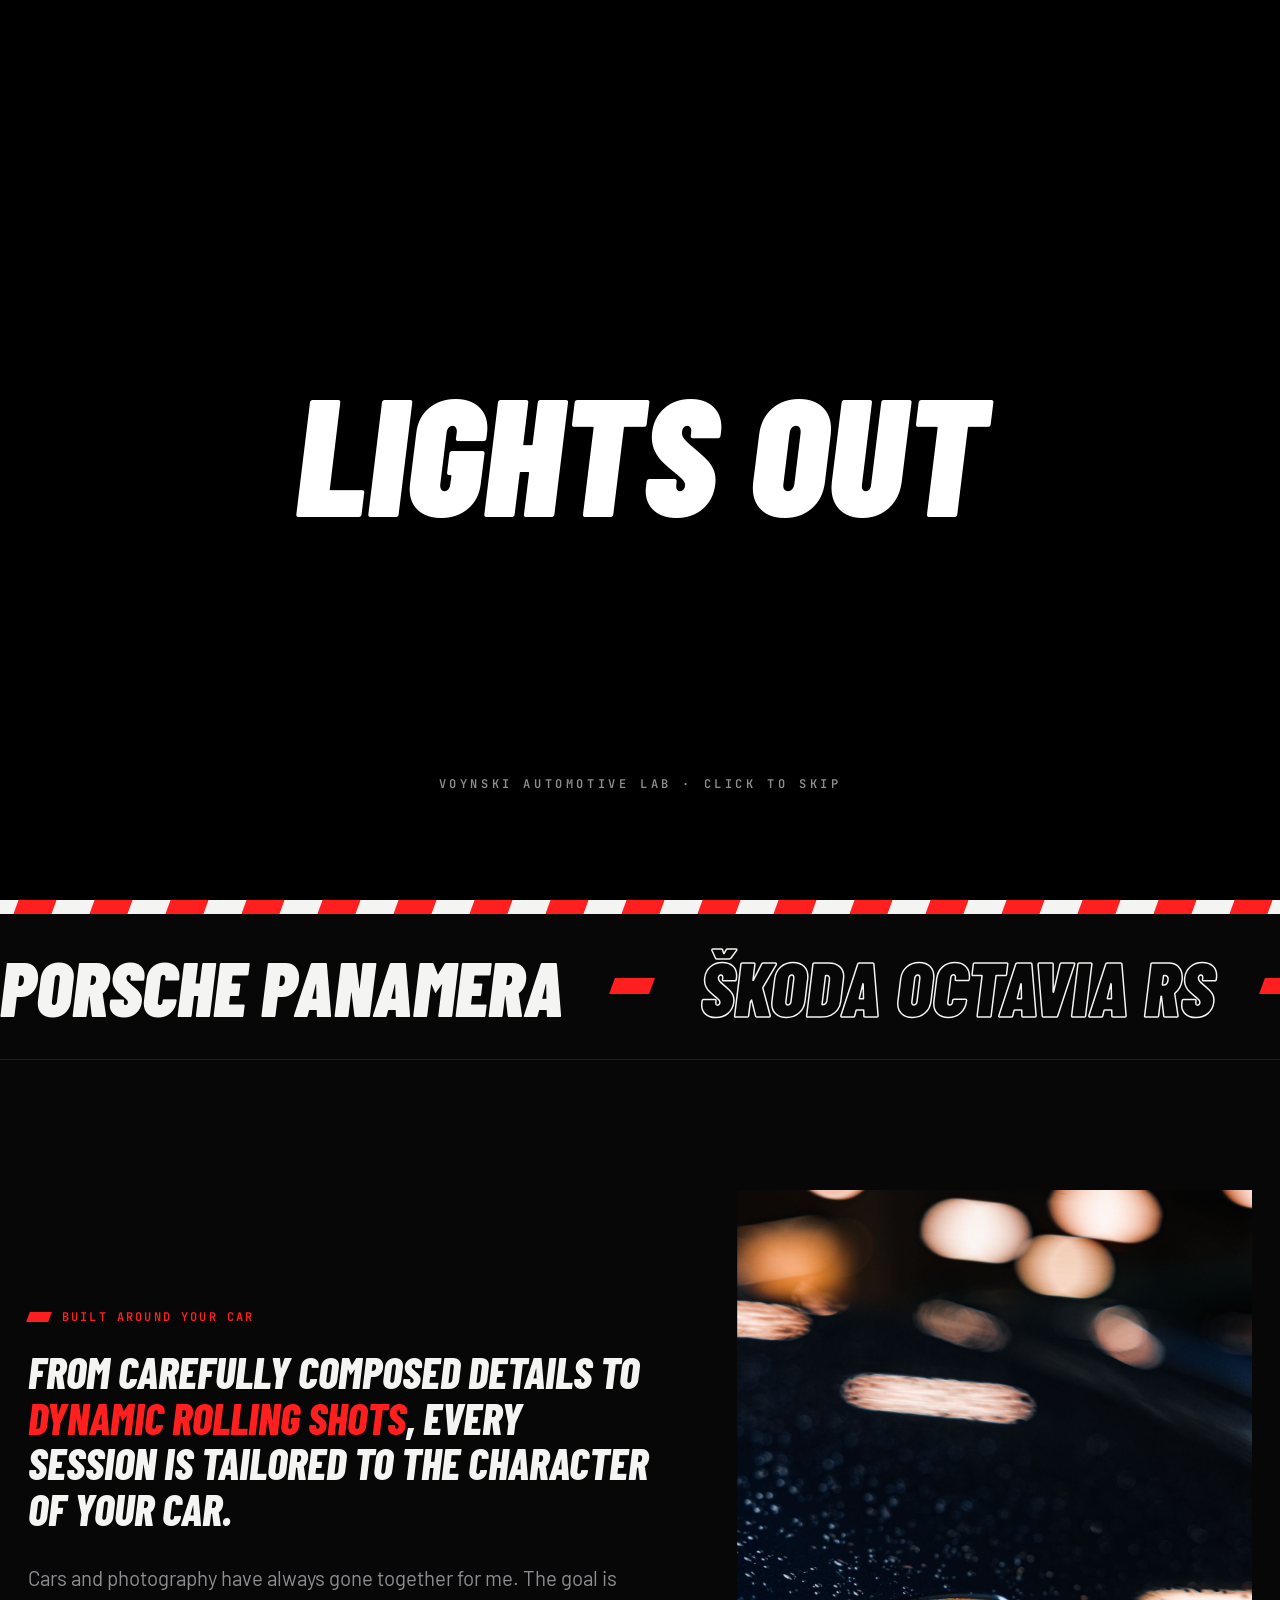
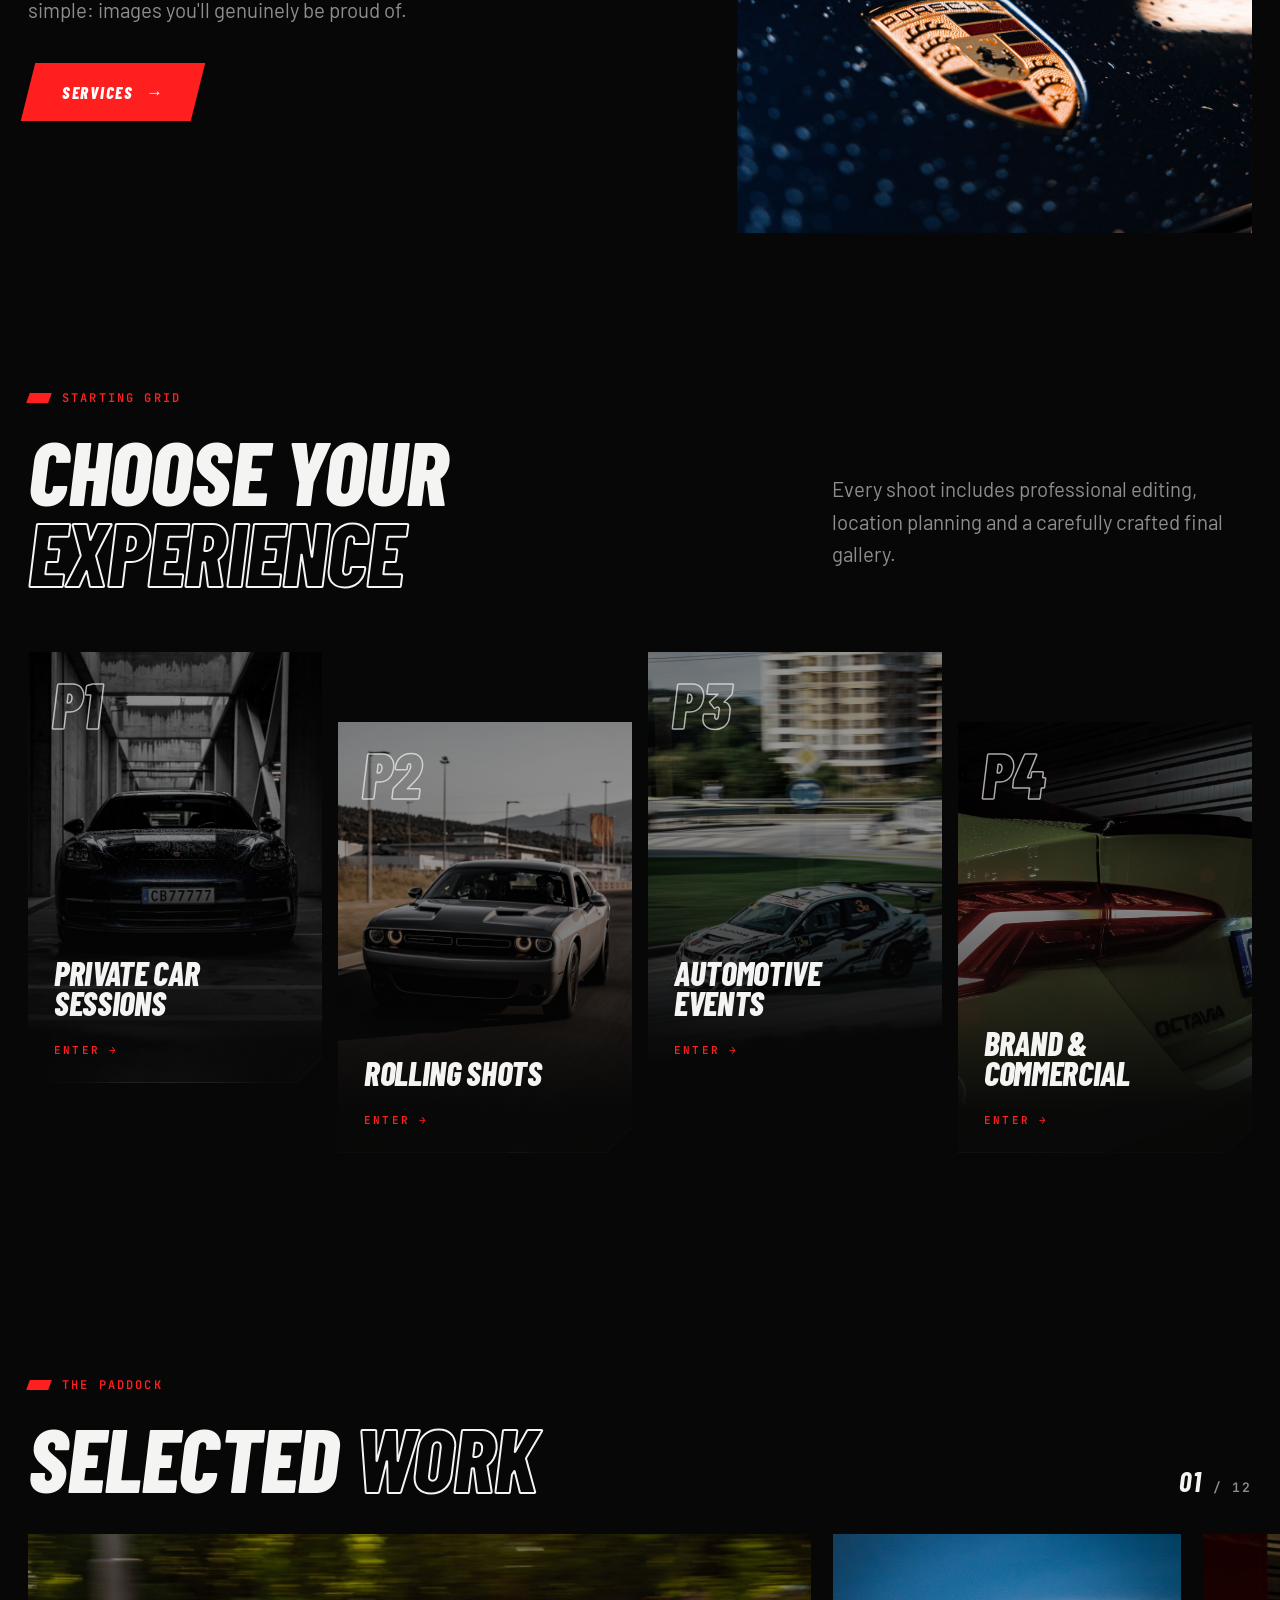
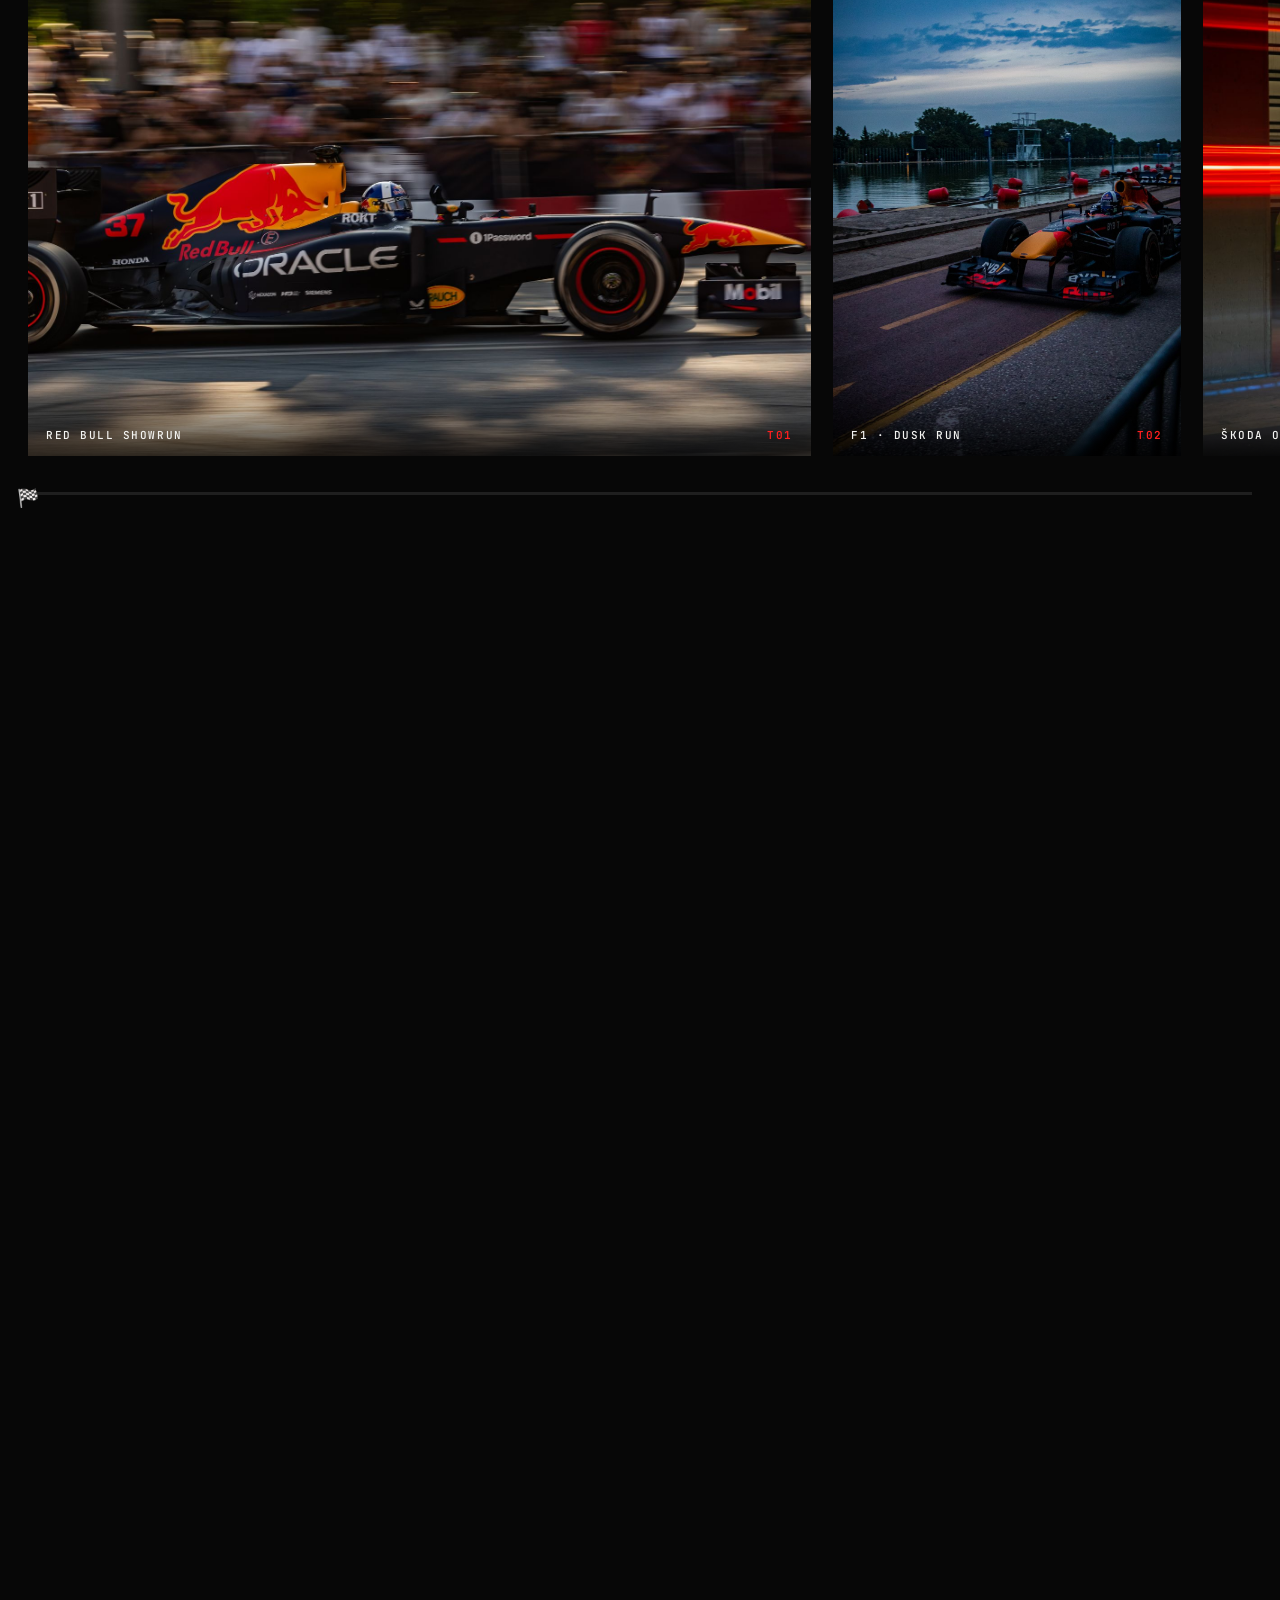
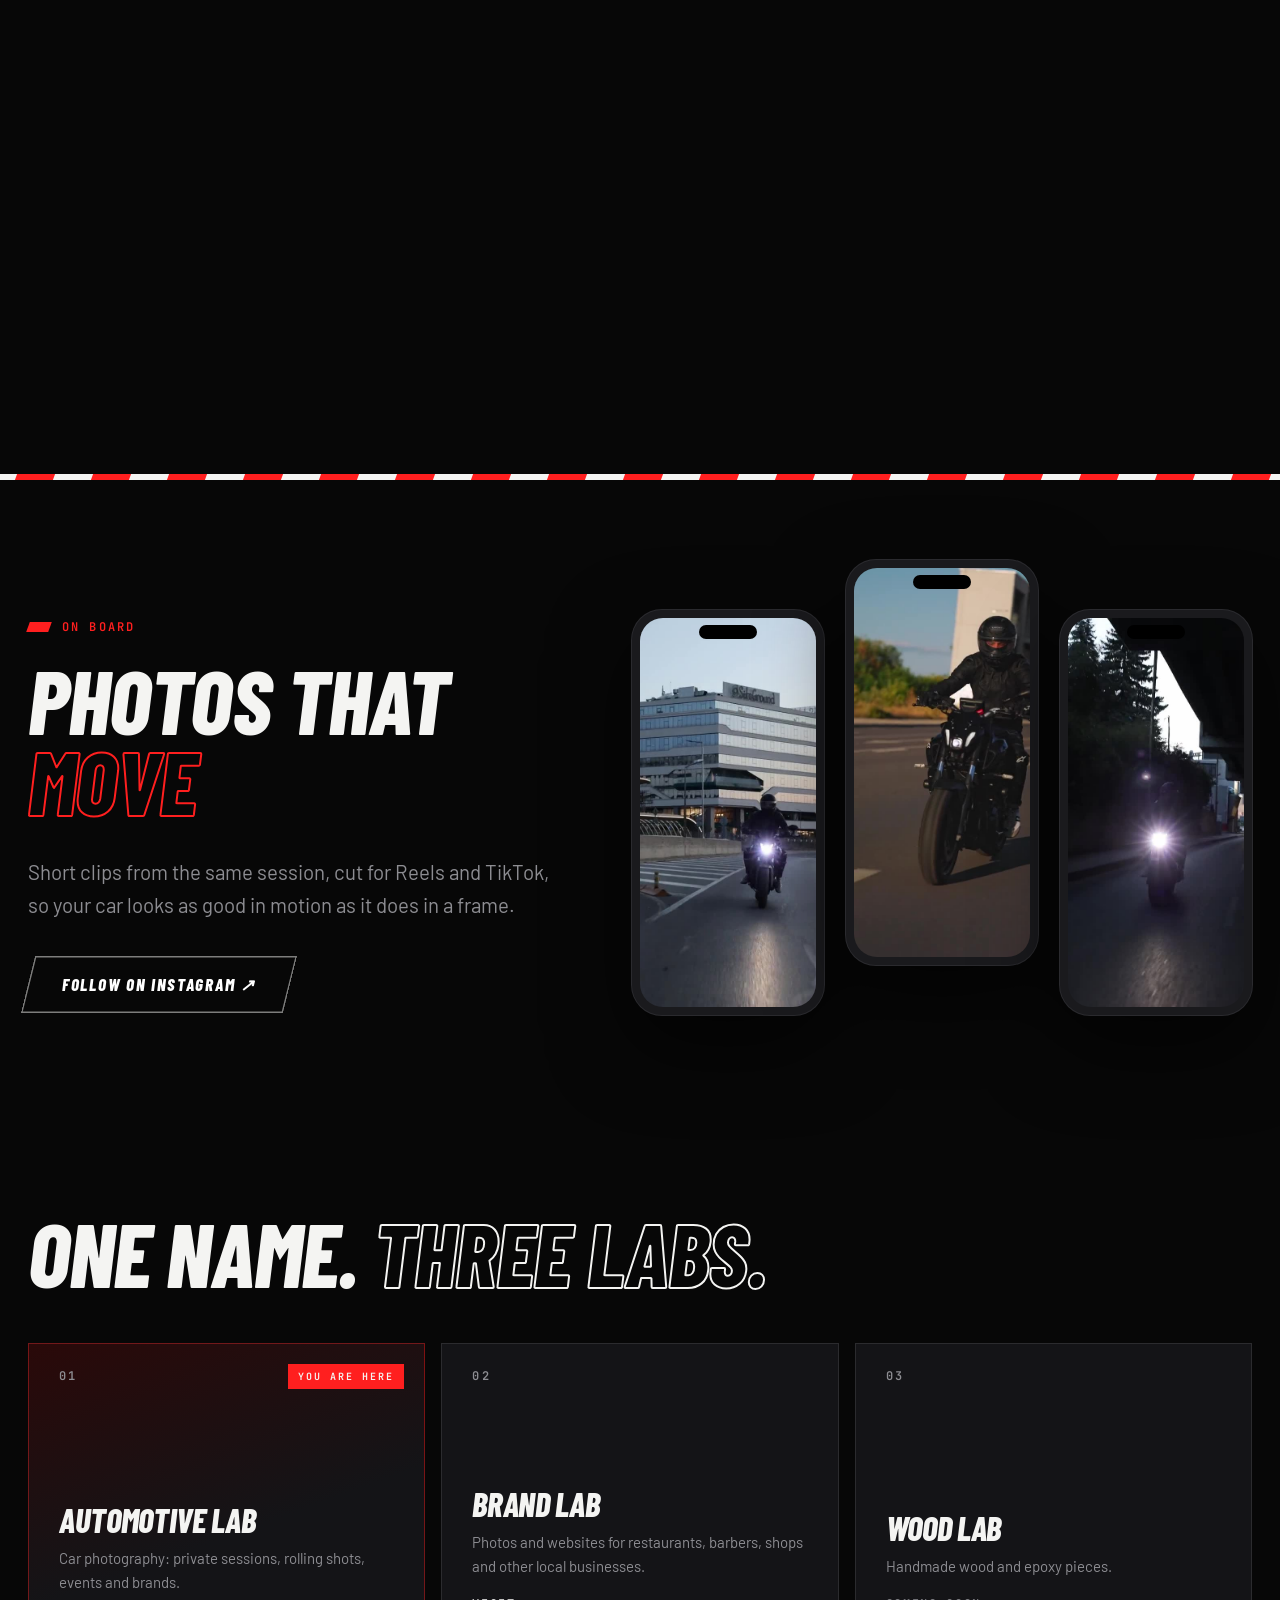
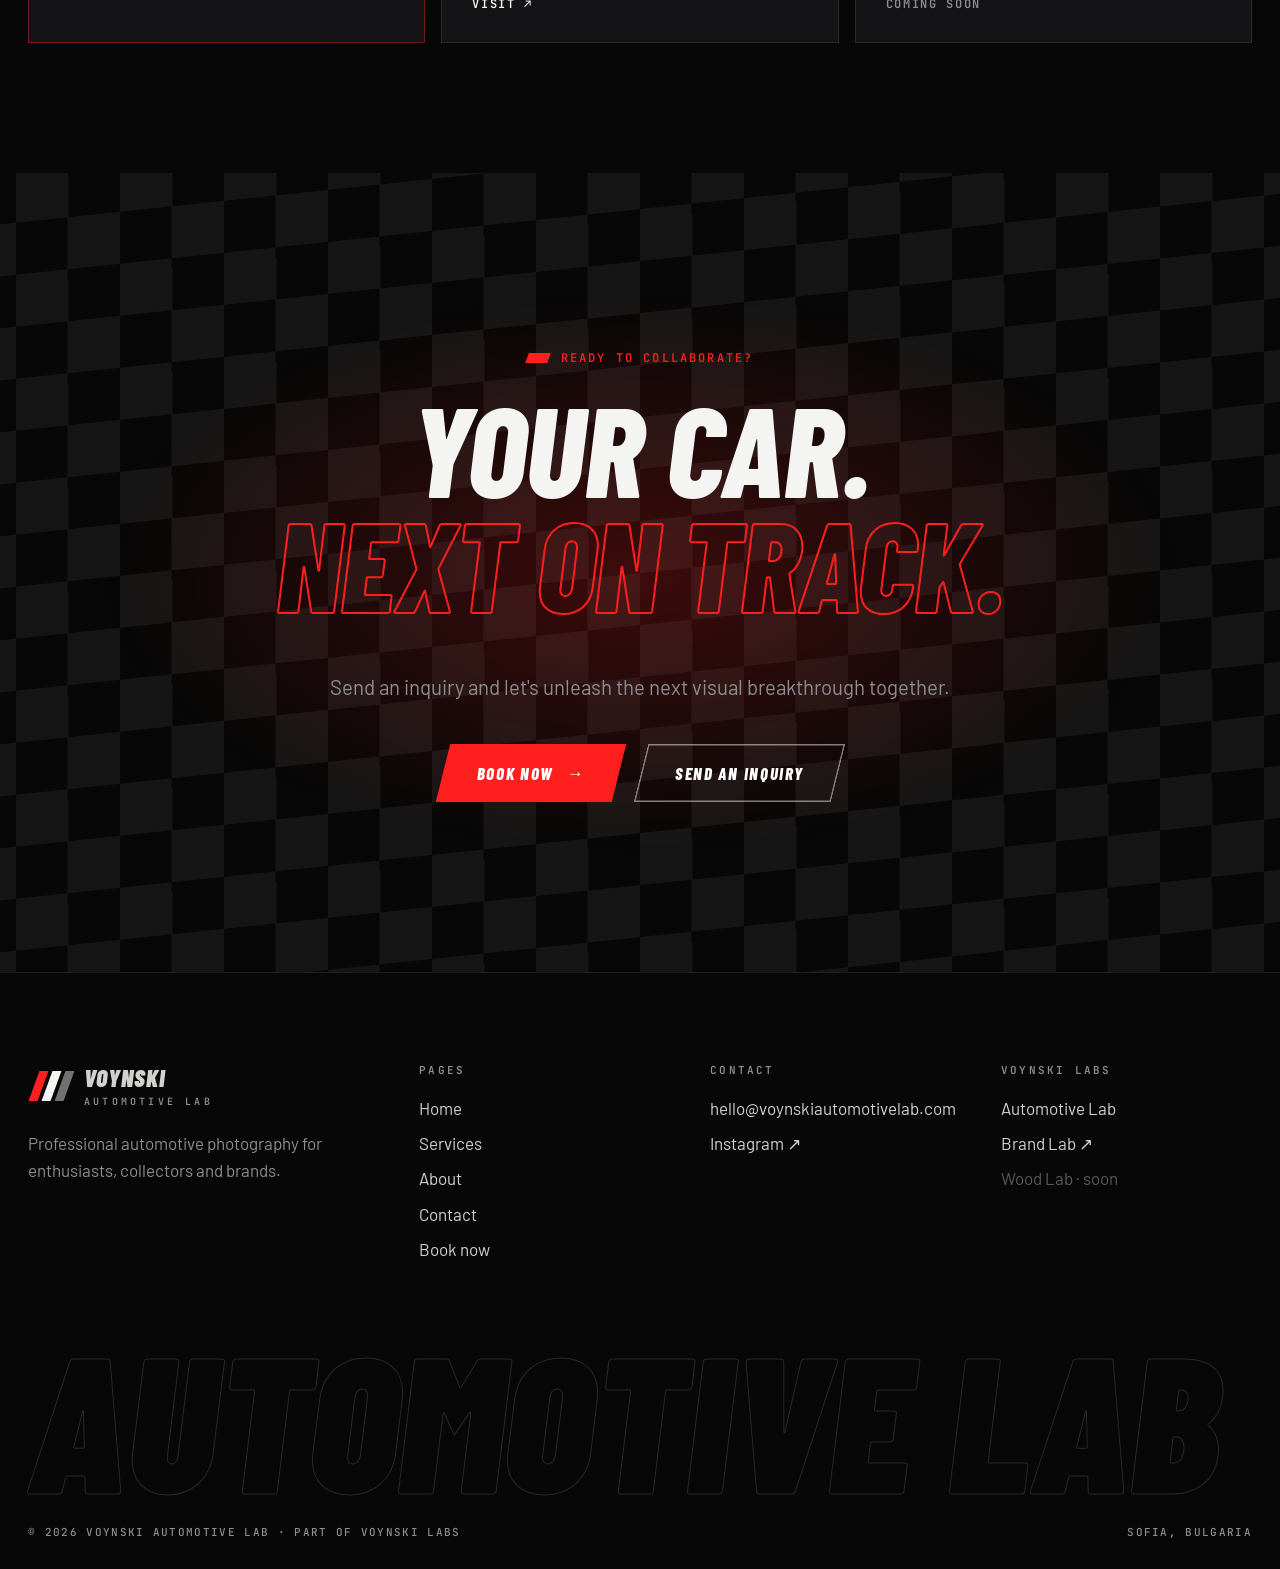
==== commit 812231ab: "Use the BMW X3 M40i tail light photo in the paddock gallery Co-Authored-By: Claude Opus 5.5 (1M cont" ====
--- a/index.html
+++ b/index.html
@@ -99,7 +99,7 @@
       <figure class="frame t"><img src="images/bike-rolling.jpg" alt="Motorcycle rider rolling shot on the highway" loading="lazy"><figcaption><span>Night rider</span><b>T07</b></figcaption></figure>
       <figure class="frame w"><img src="images/rally-drift.jpg" alt="Rally cars drifting through a corner at Pista Sofia" loading="lazy"><figcaption><span>Pista Sofia</span><b>T08</b></figcaption></figure>
       <figure class="frame t"><img src="images/911-top.jpg" alt="White Porsche 911 with red roof seen from above" loading="lazy"><figcaption><span>Porsche 911</span><b>T09</b></figcaption></figure>
-      <figure class="frame w"><img src="images/bmw-headlight.jpg" alt="BMW X3 M40i headlight close up" loading="lazy"><figcaption><span>BMW X3 M40i</span><b>T10</b></figcaption></figure>
+      <figure class="frame w"><img src="images/bmw-m40i-tail.jpg" alt="BMW X3 M40i tail light and badge at sunset" loading="lazy"><figcaption><span>BMW X3 M40i</span><b>T10</b></figcaption></figure>
       <figure class="frame t"><img src="images/challenger-tunnel.jpg" alt="Dodge Challenger with headlights on in a concrete tunnel" loading="lazy"><figcaption><span>Dodge Challenger</span><b>T11</b></figcaption></figure>
       <figure class="frame w"><img src="images/f1-oracle-blur.jpg" alt="Red Bull F1 car with motion blur" loading="lazy"><figcaption><span>Full send</span><b>T12</b></figcaption></figure>
     </div>
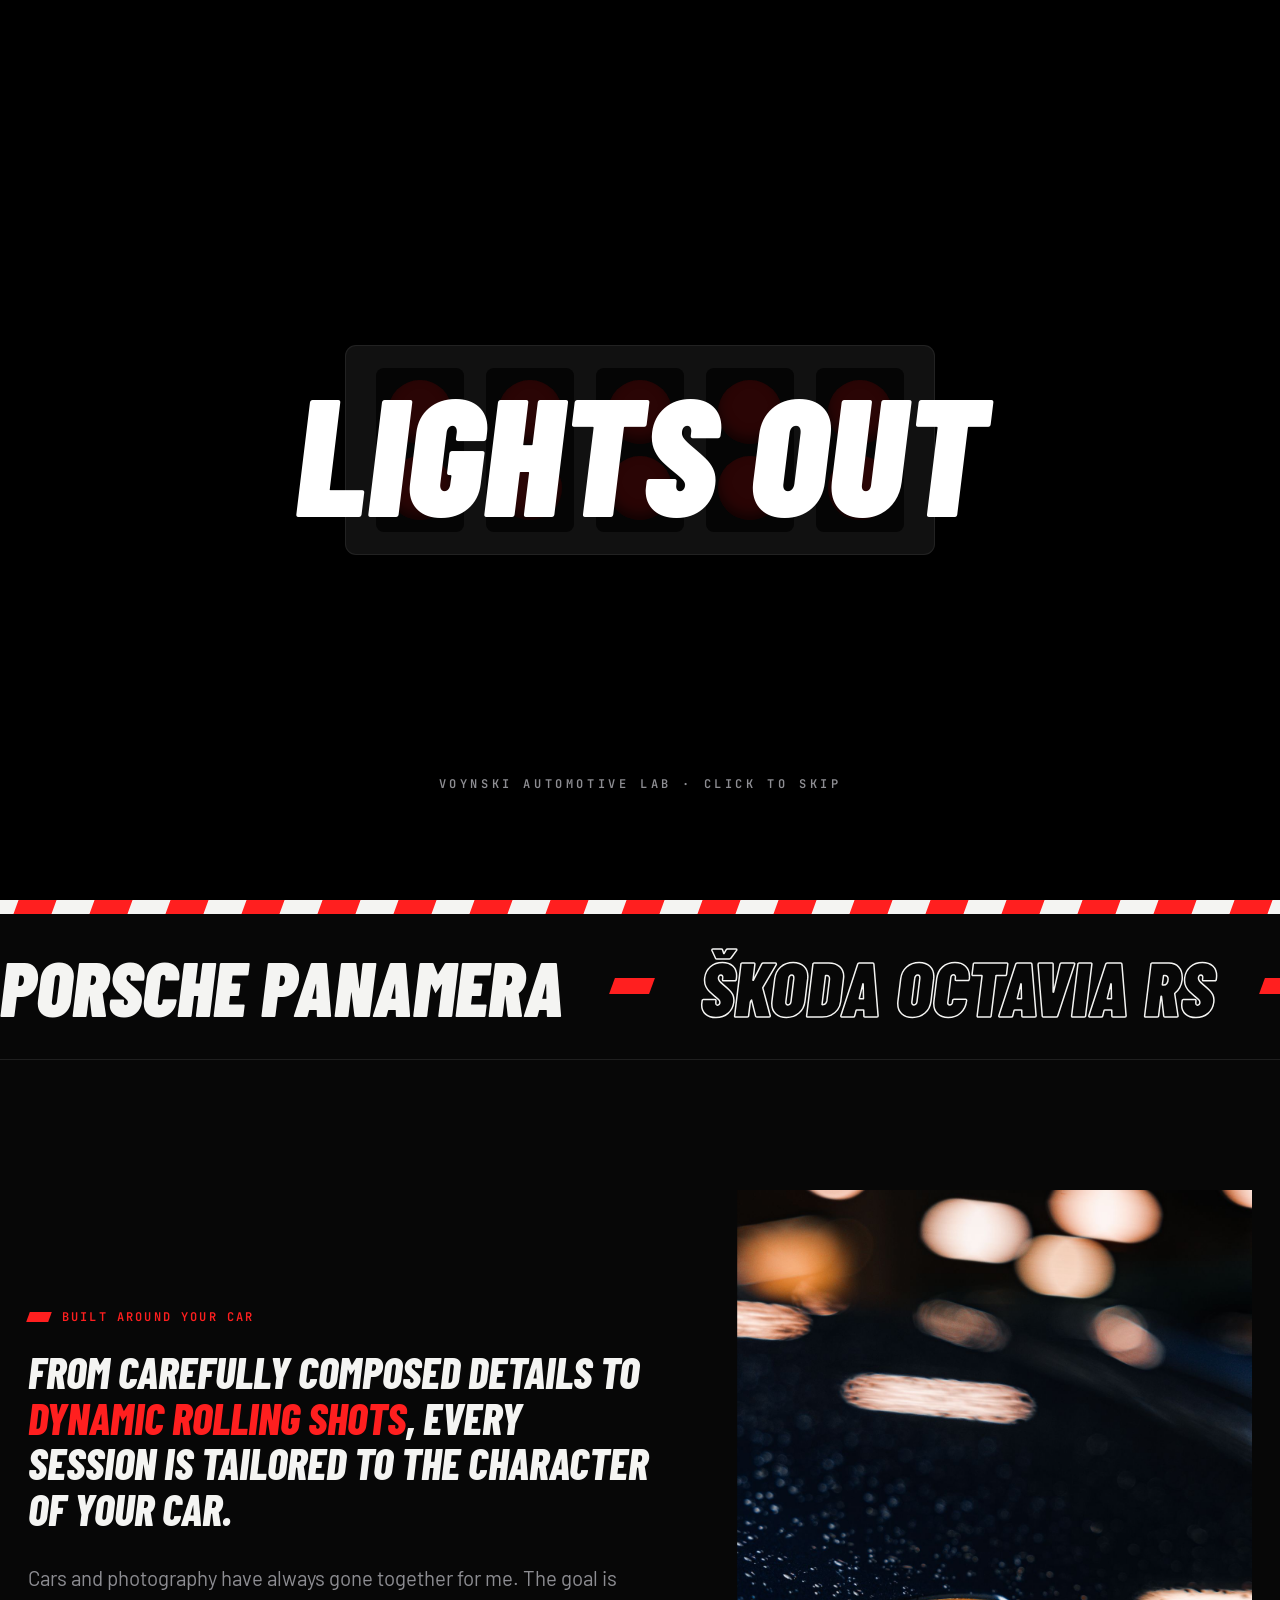
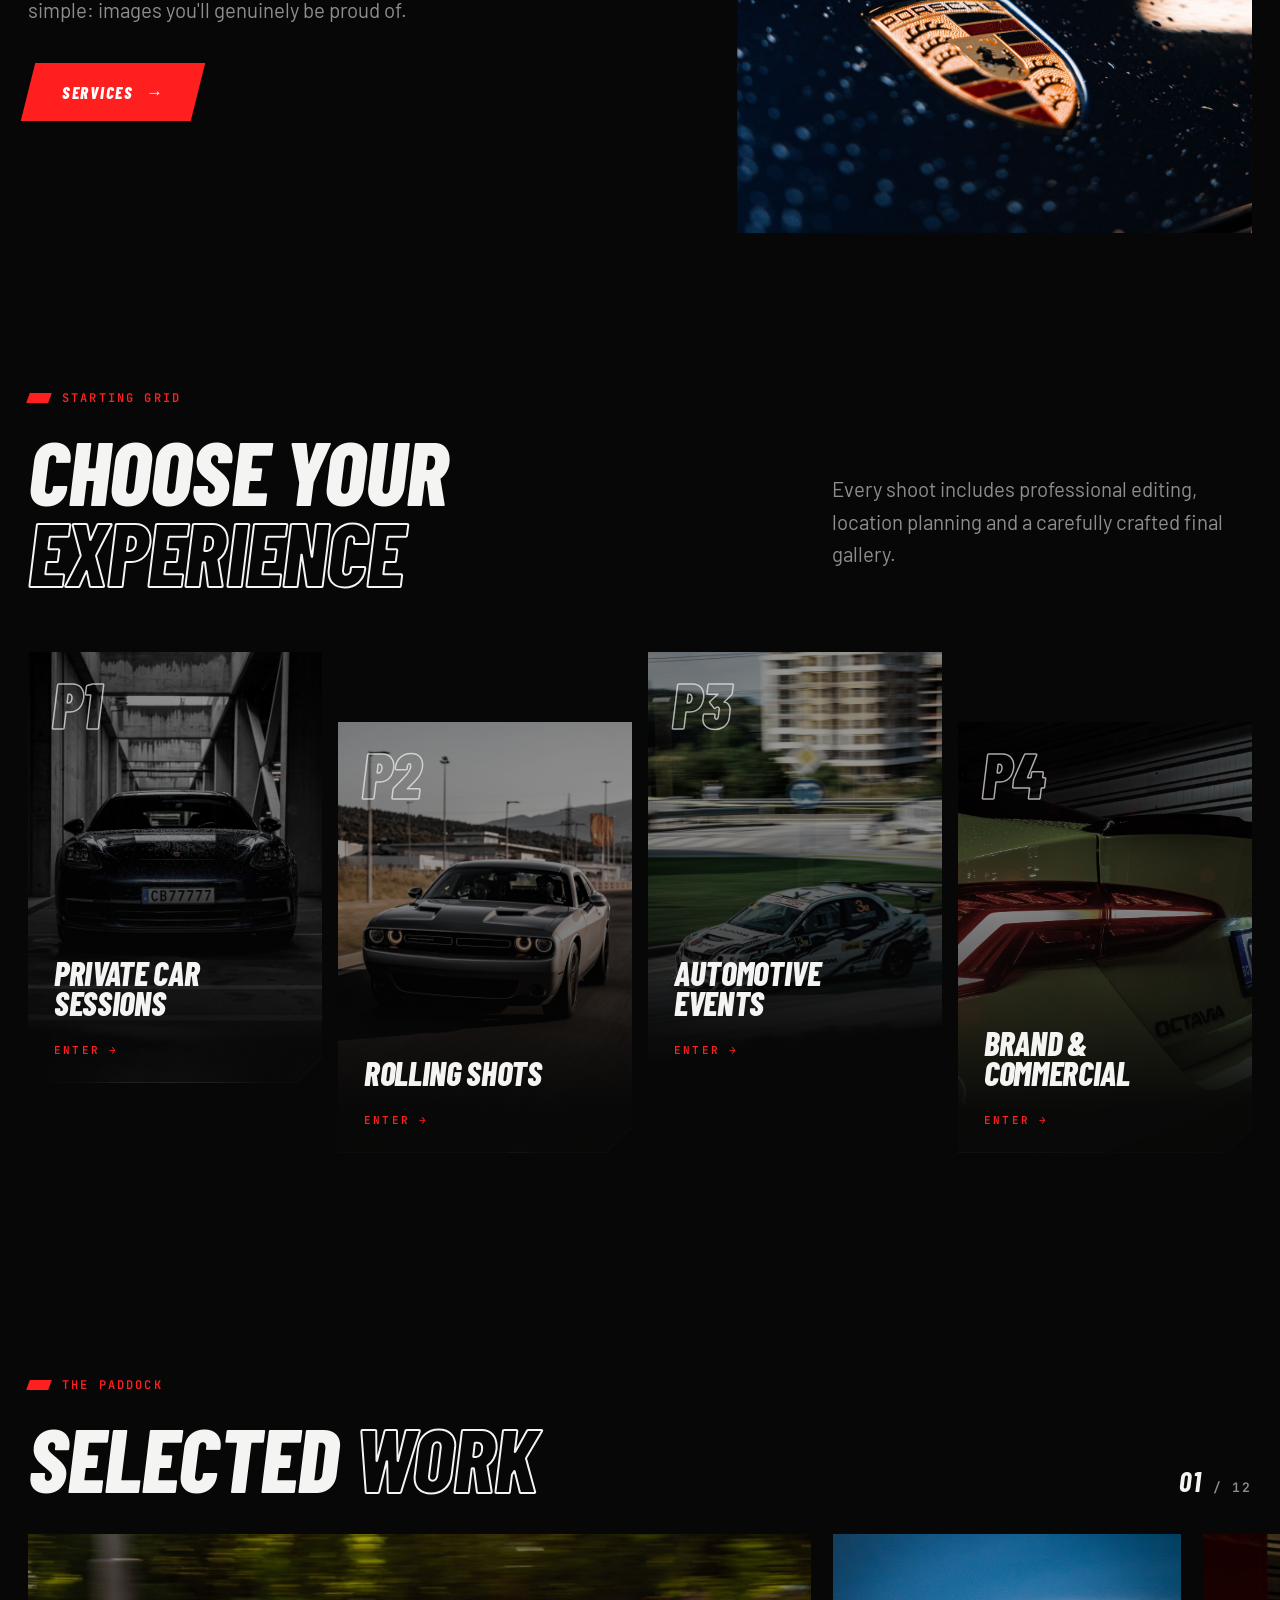
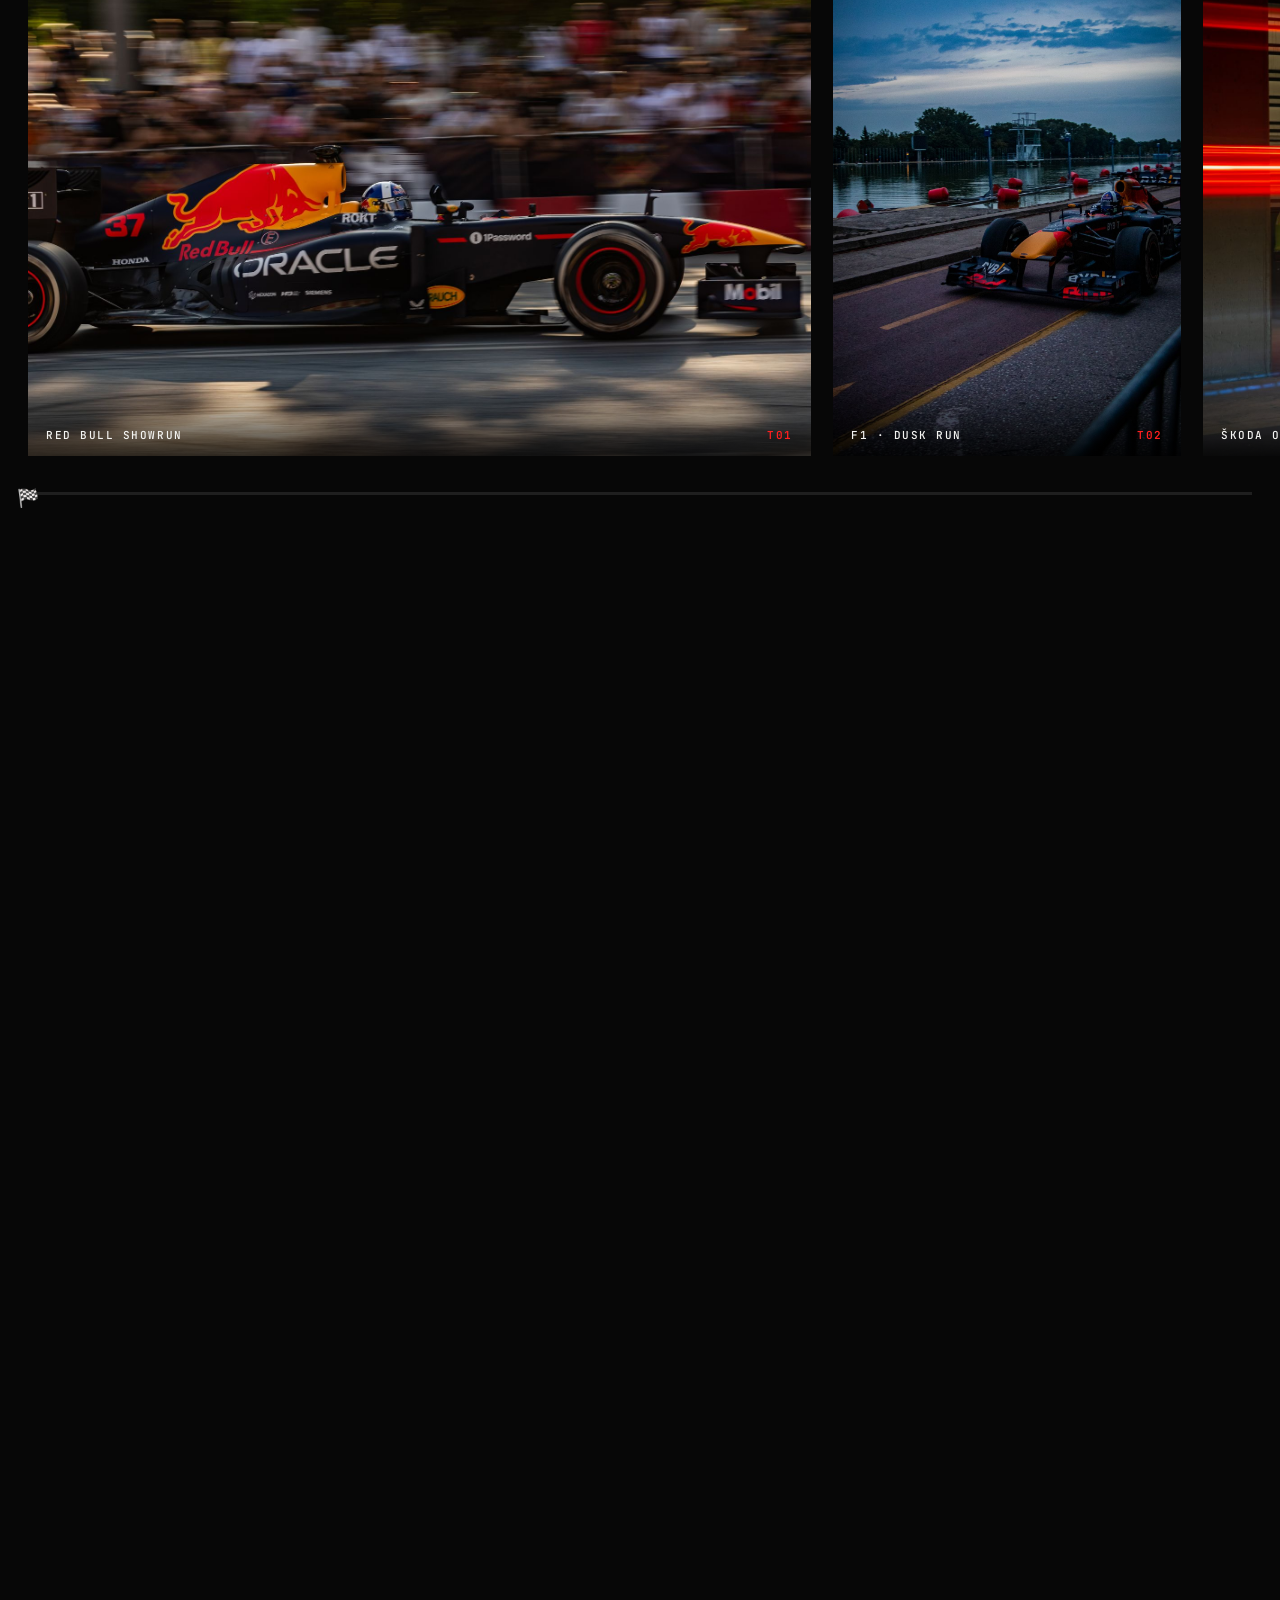
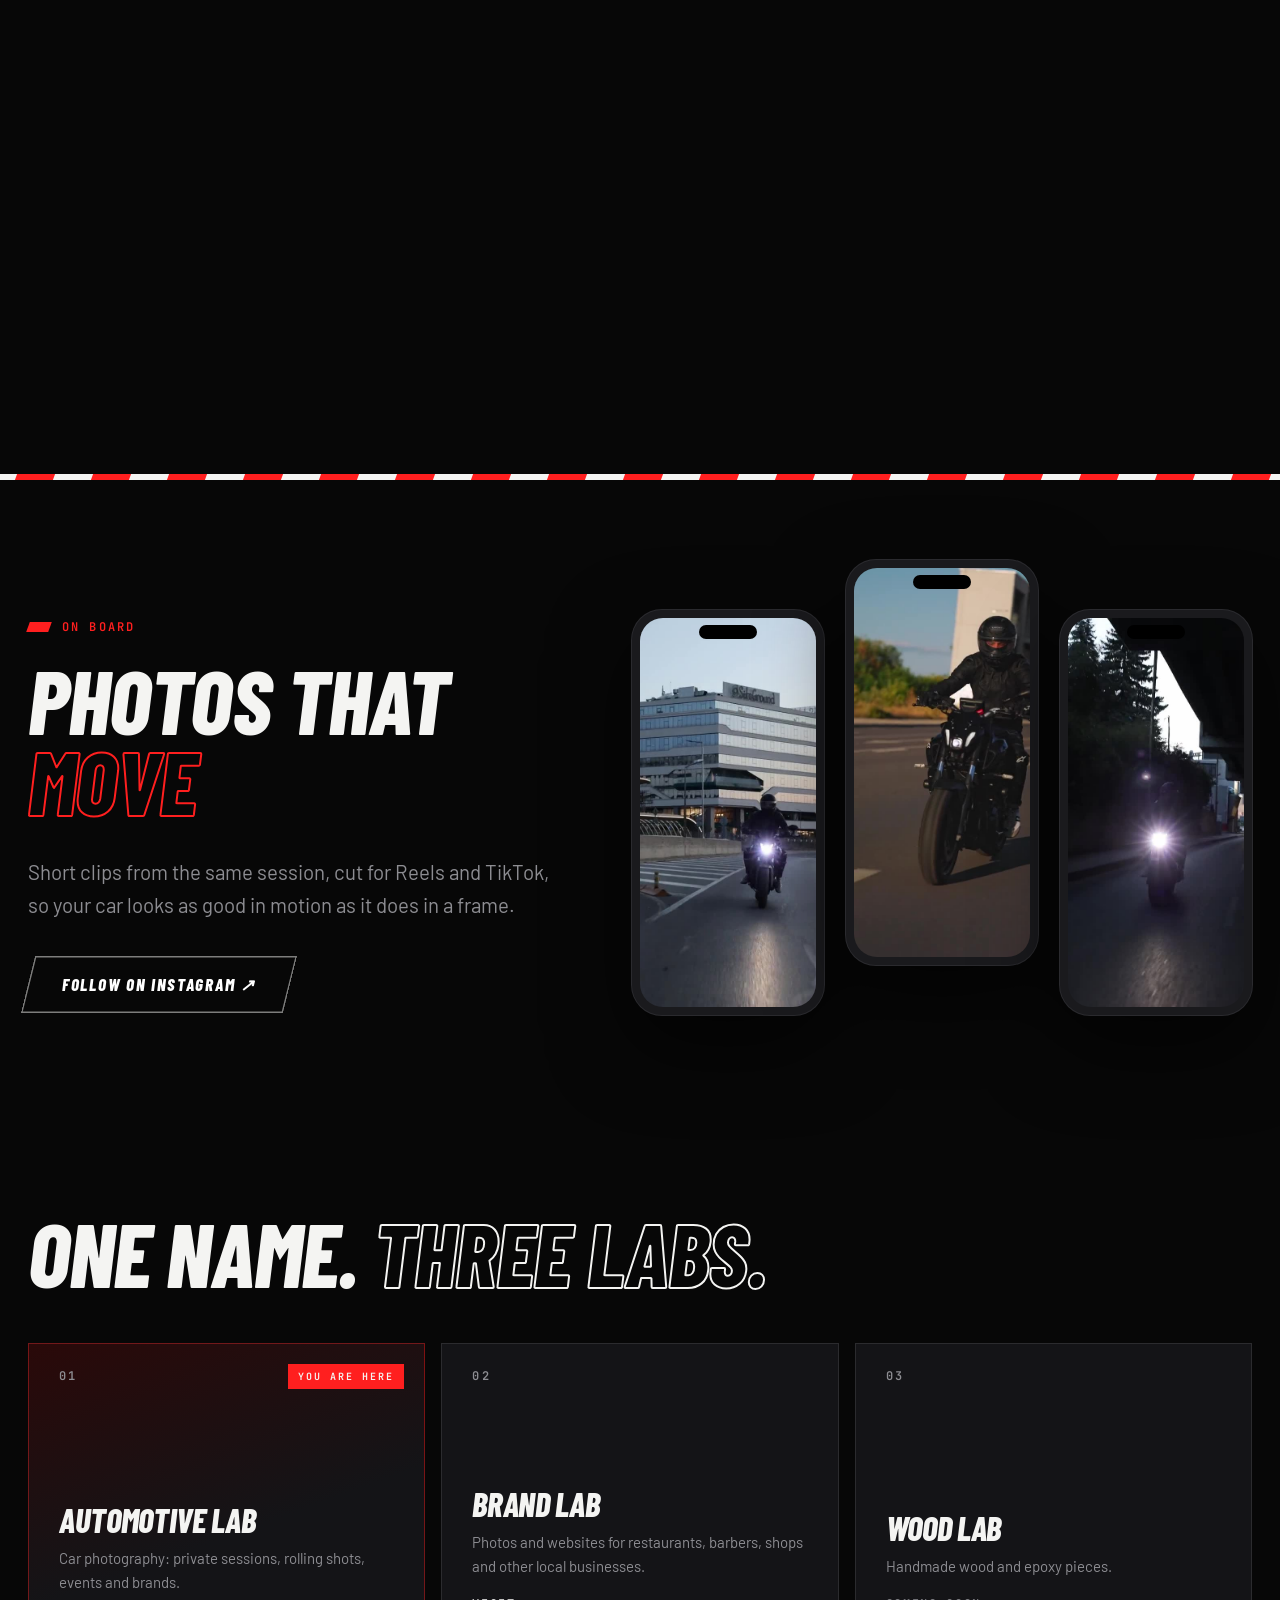
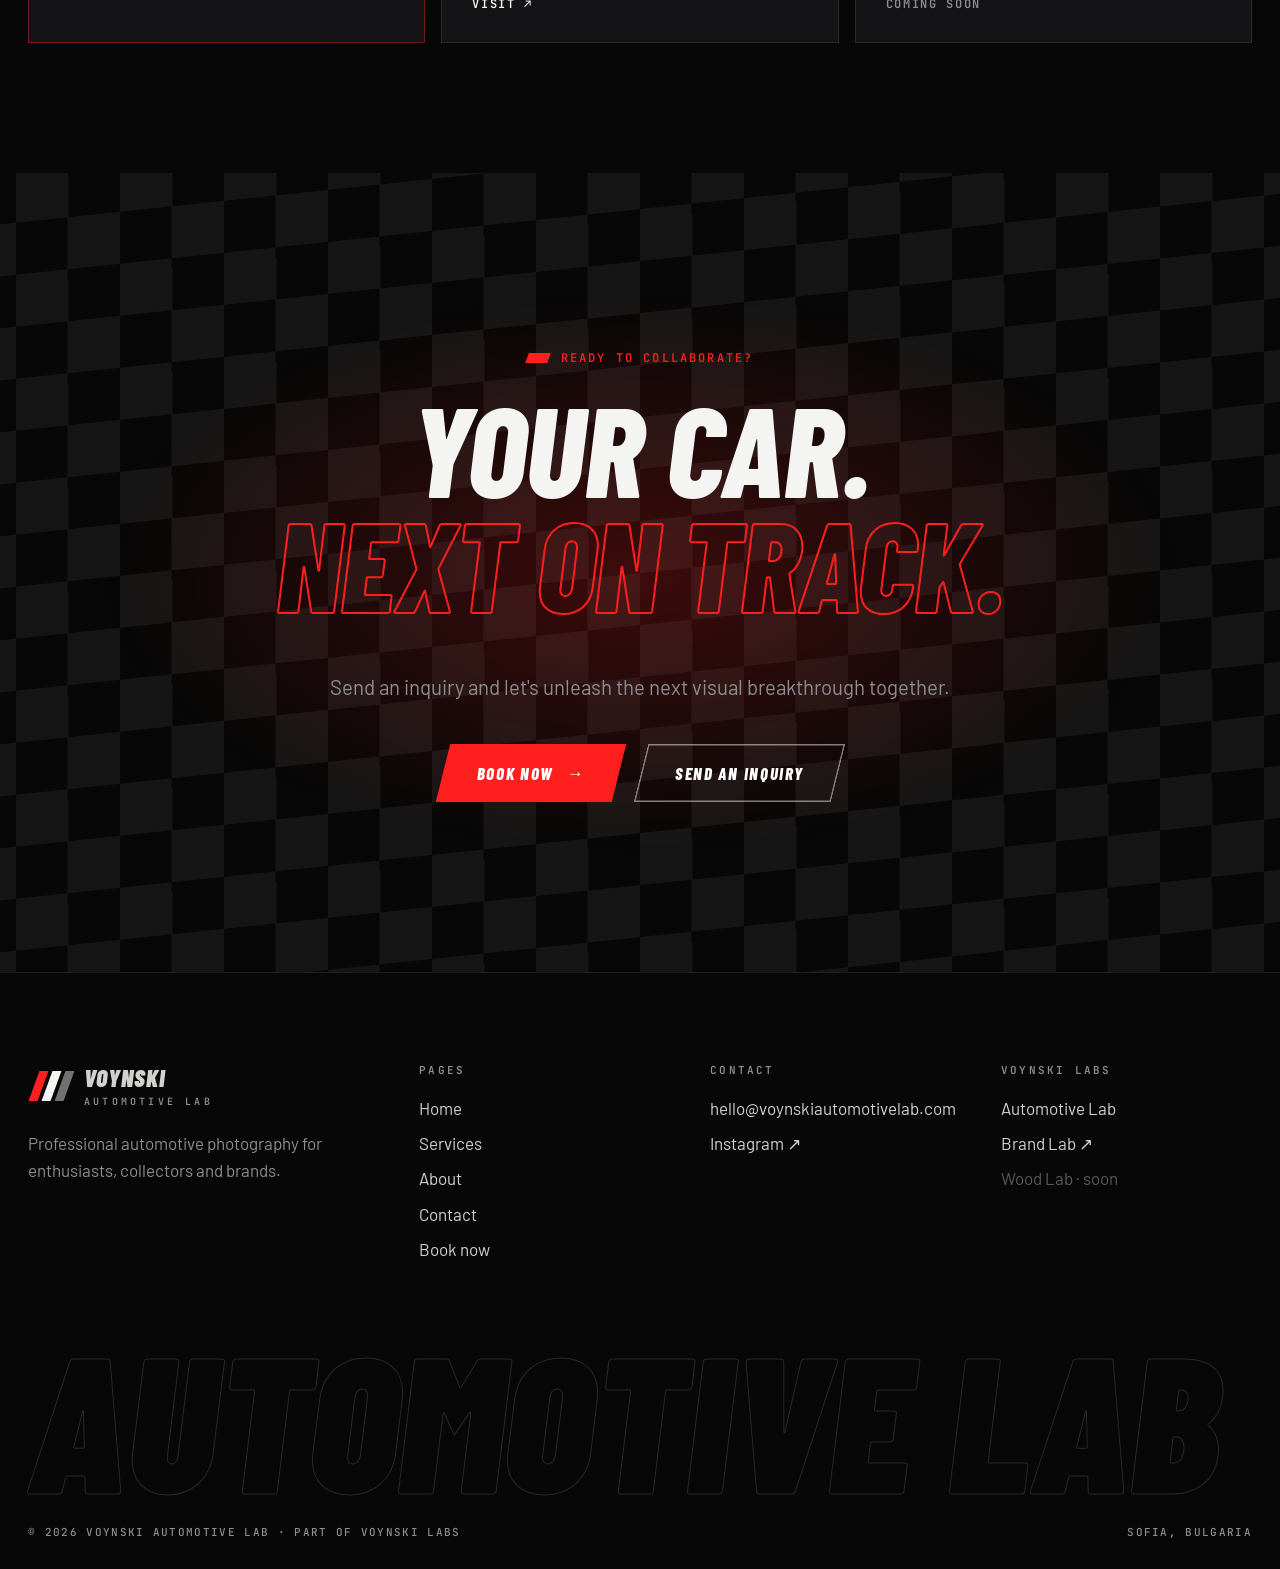
==== commit 6712a1c9: "Link Brand Lab to its live Netlify site Co-Authored-By: Claude Opus 5.5 (1M context) <noreply@anthro" ====
--- a/index.html
+++ b/index.html
@@ -133,7 +133,7 @@
     <h2 class="rv rv-d1">One name. <span class="outline">Three labs.</span></h2>
     <div class="labs">
       <div class="lab cur rv"><span class="n">01</span><span class="here">You are here</span><h3>Automotive Lab</h3><p>Car photography: private sessions, rolling shots, events and brands.</p></div>
-      <a class="lab rv rv-d1" data-c="brand" href="#" target="_blank" rel="noopener"><span class="n">02</span><h3>Brand Lab</h3><p>Photos and websites for restaurants, barbers, shops and other local businesses.</p><span class="link">Visit ↗</span></a>
+      <a class="lab rv rv-d1" data-c="brand" href="https://voynski-brand-lab.netlify.app/" target="_blank" rel="noopener"><span class="n">02</span><h3>Brand Lab</h3><p>Photos and websites for restaurants, barbers, shops and other local businesses.</p><span class="link">Visit ↗</span></a>
       <div class="lab rv rv-d2"><span class="n">03</span><h3>Wood Lab</h3><p>Handmade wood and epoxy pieces.</p><span class="link" style="color:var(--muted)">Coming soon</span></div>
     </div>
   </div>
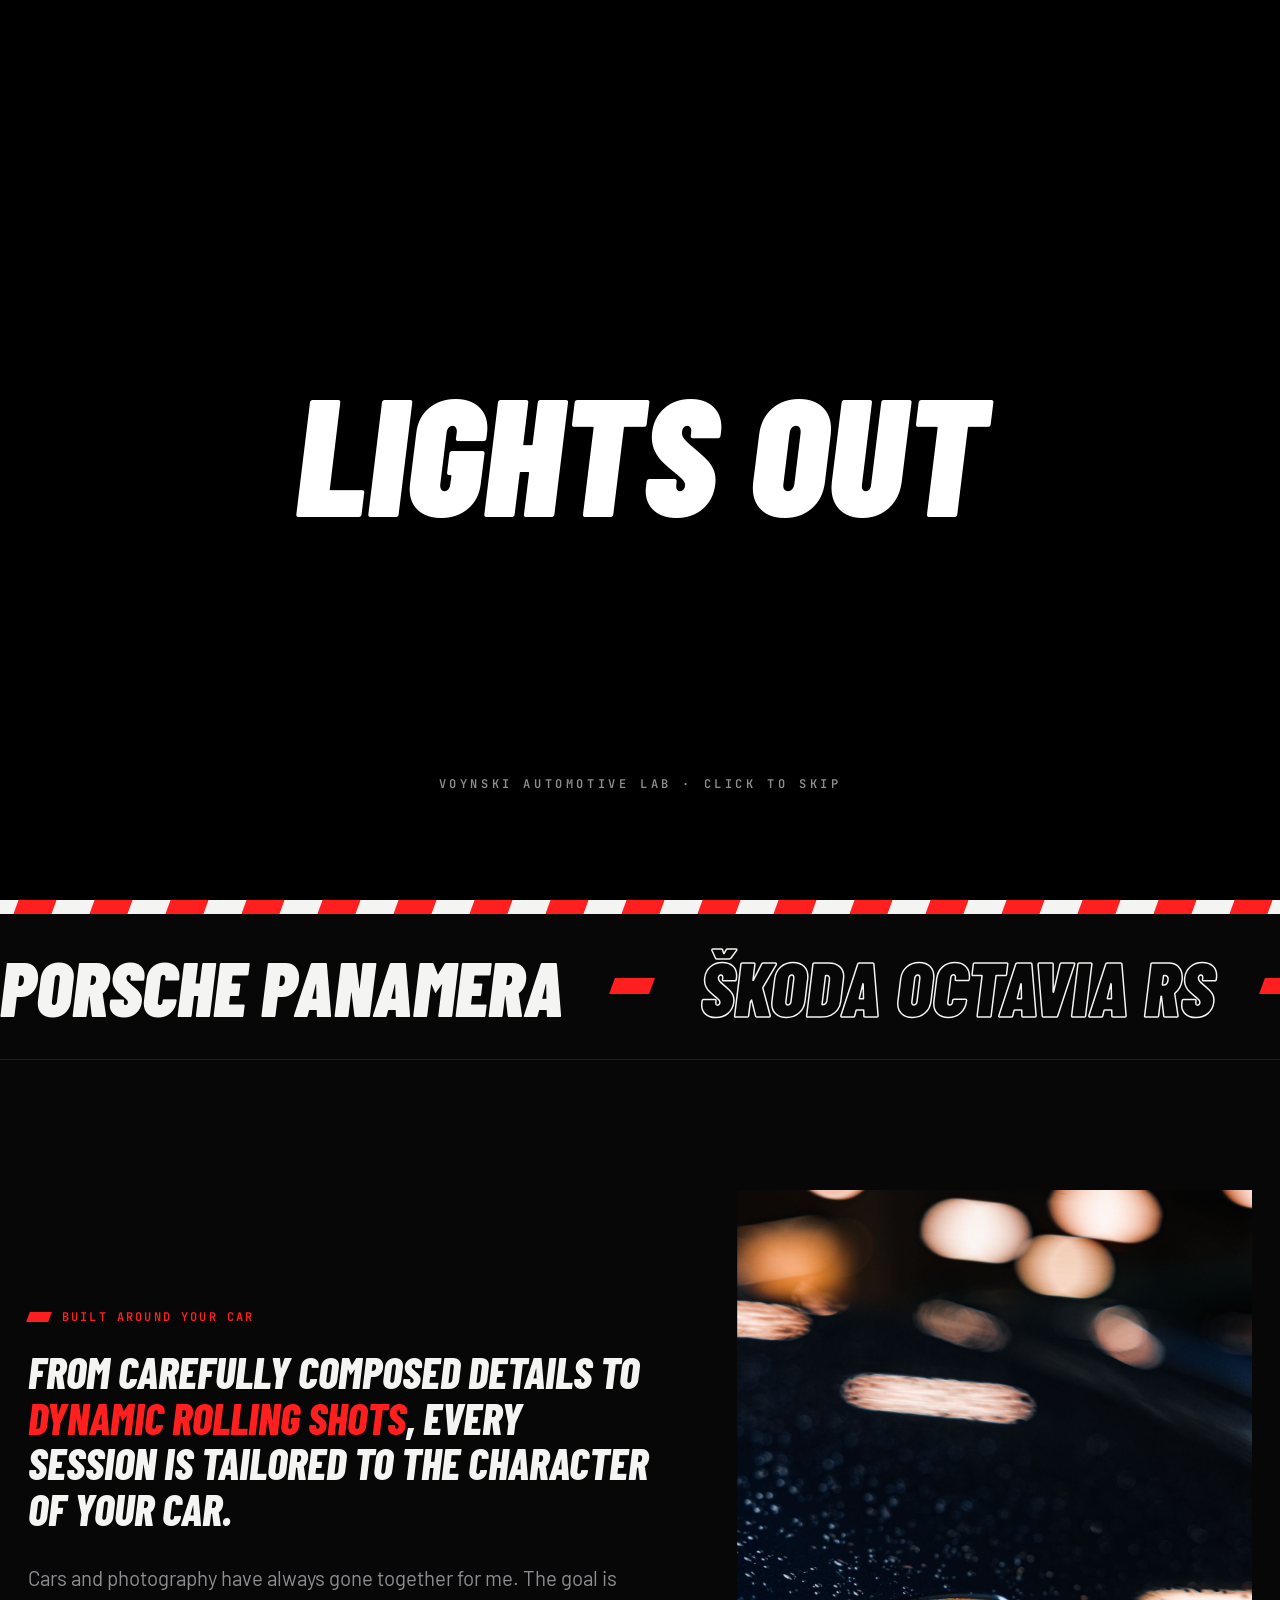
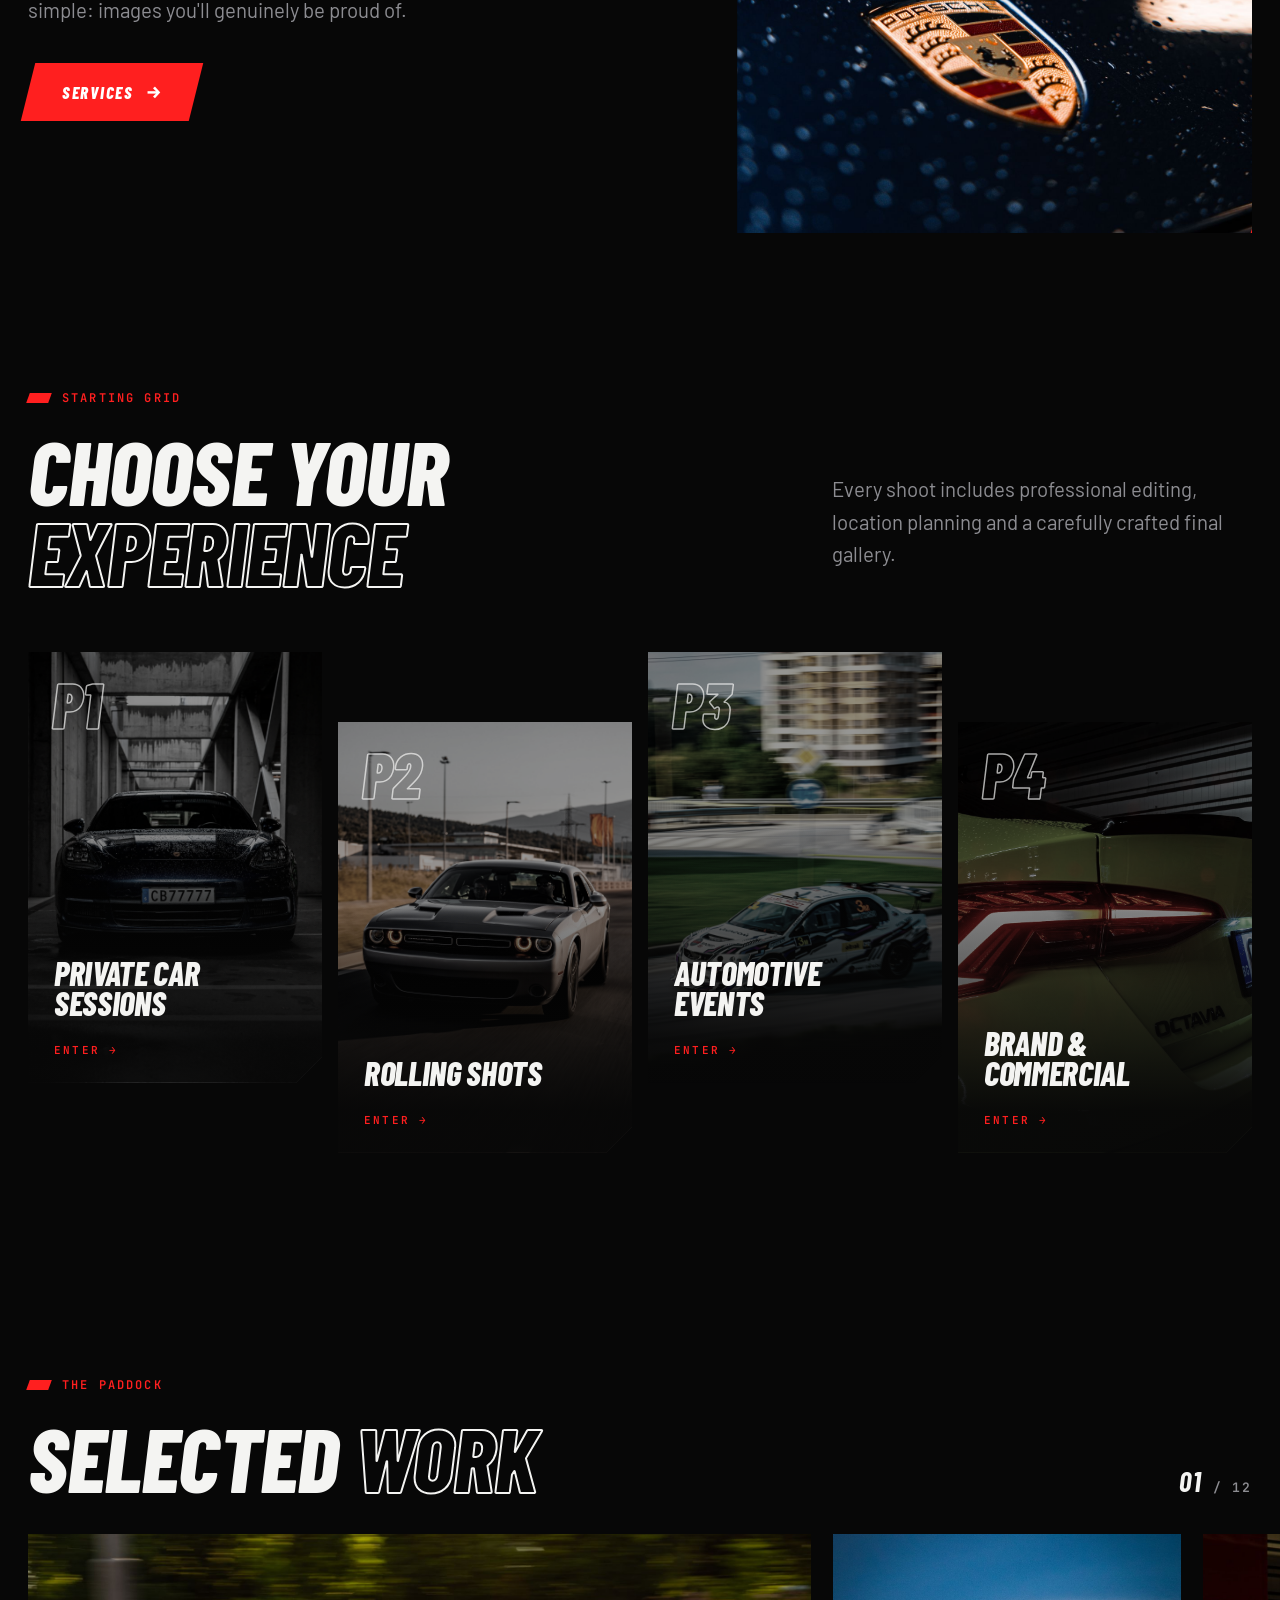
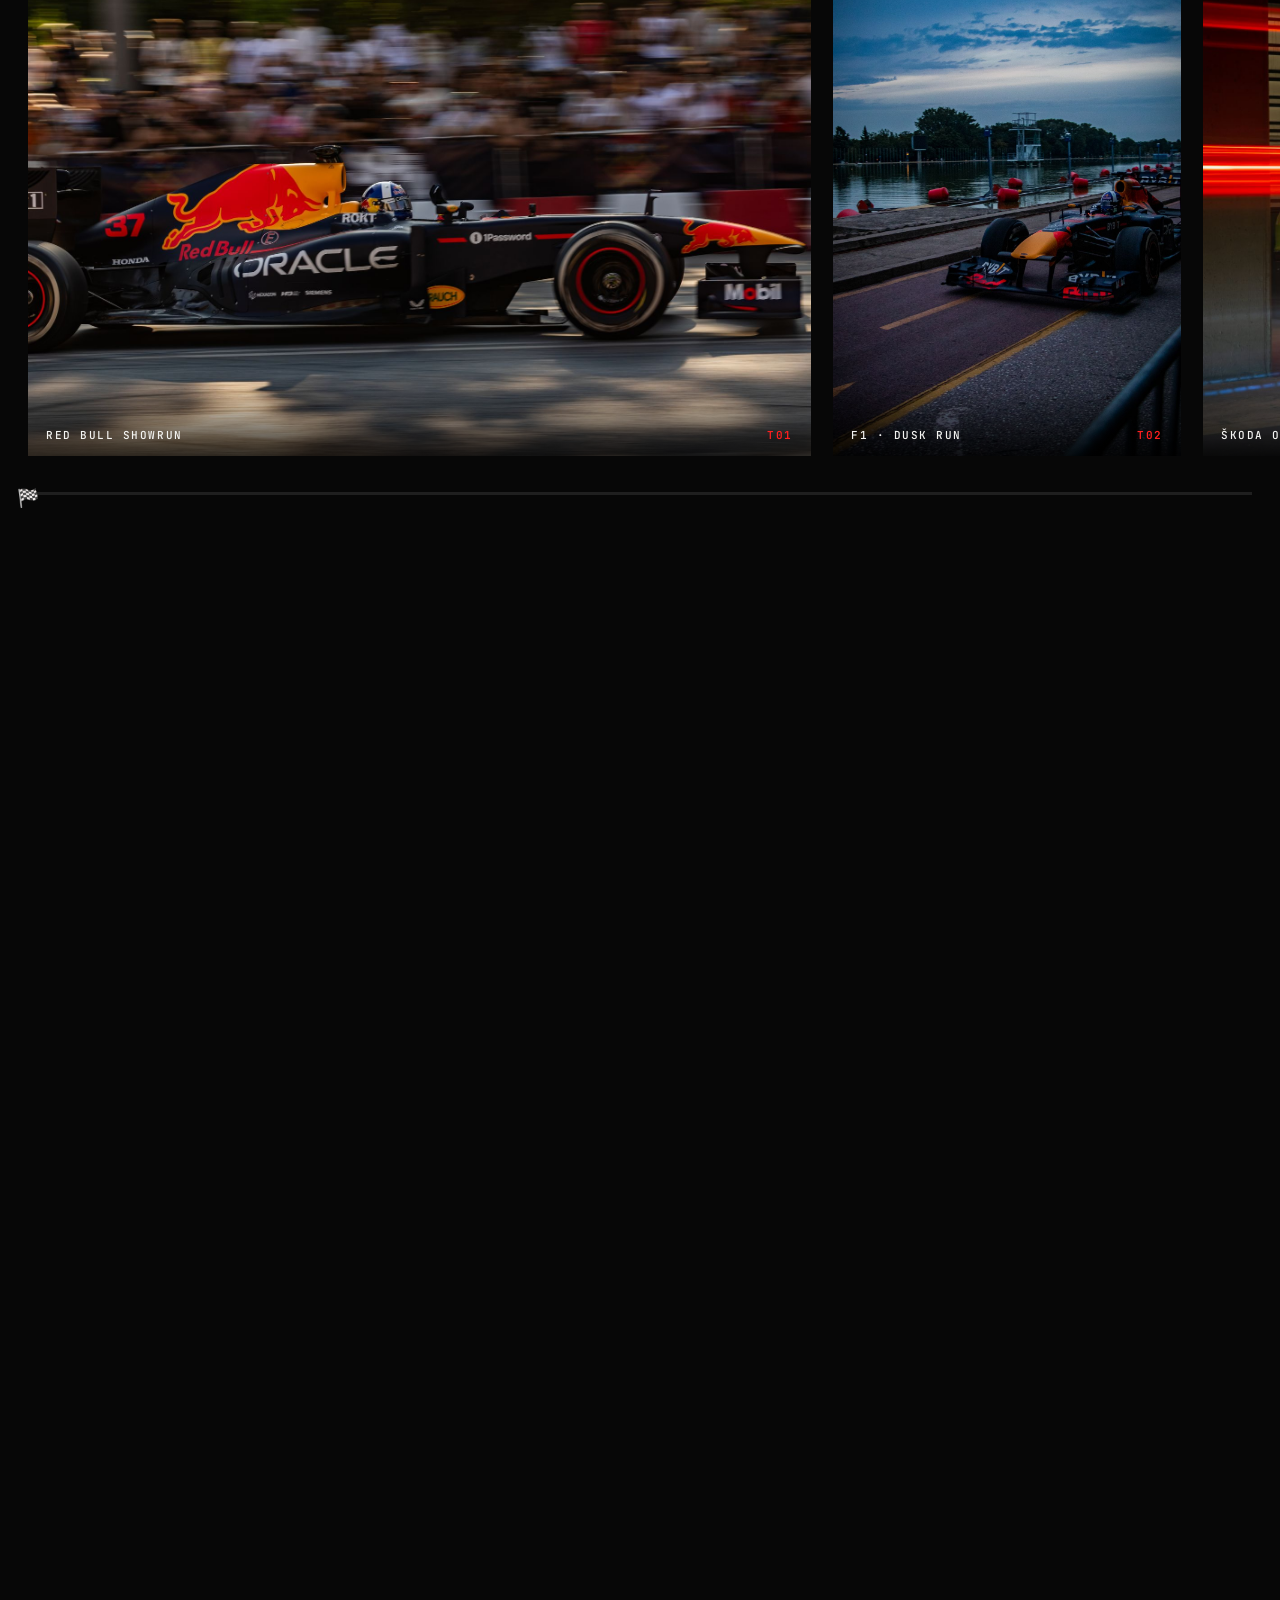
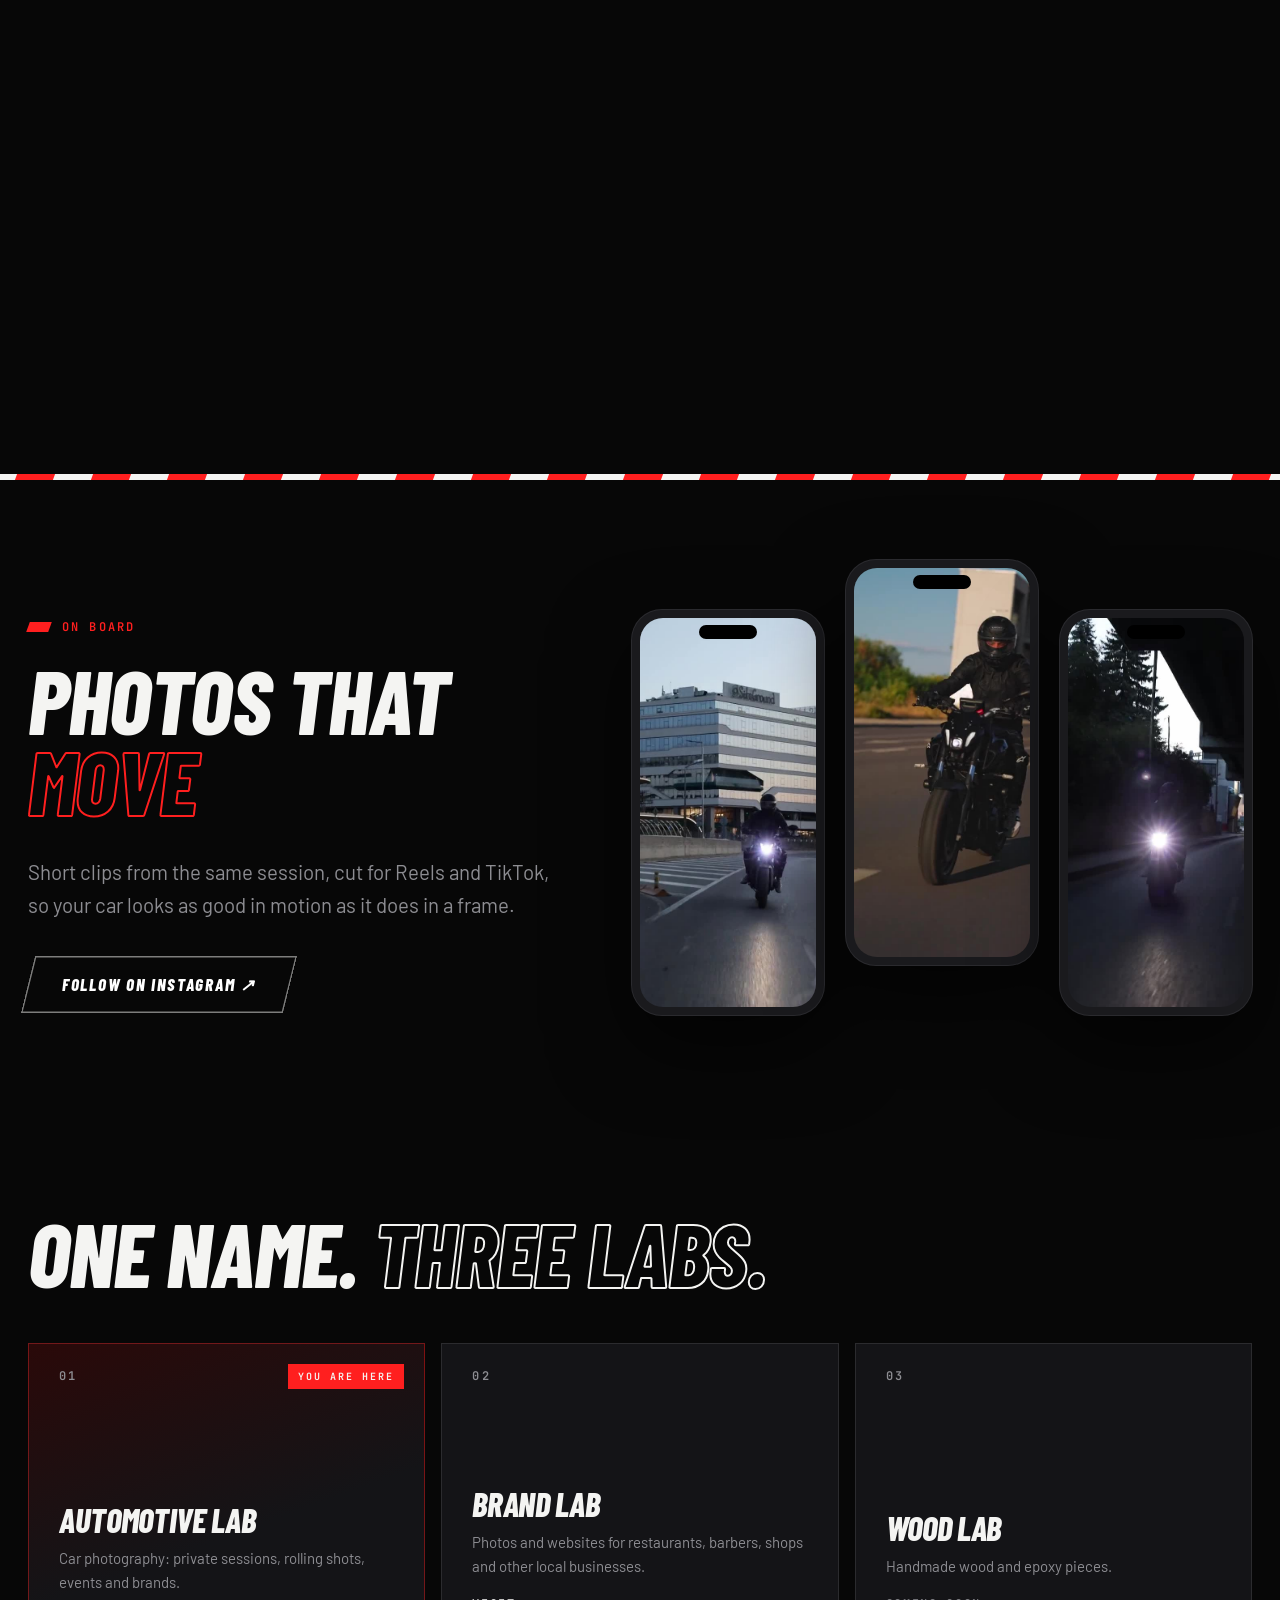
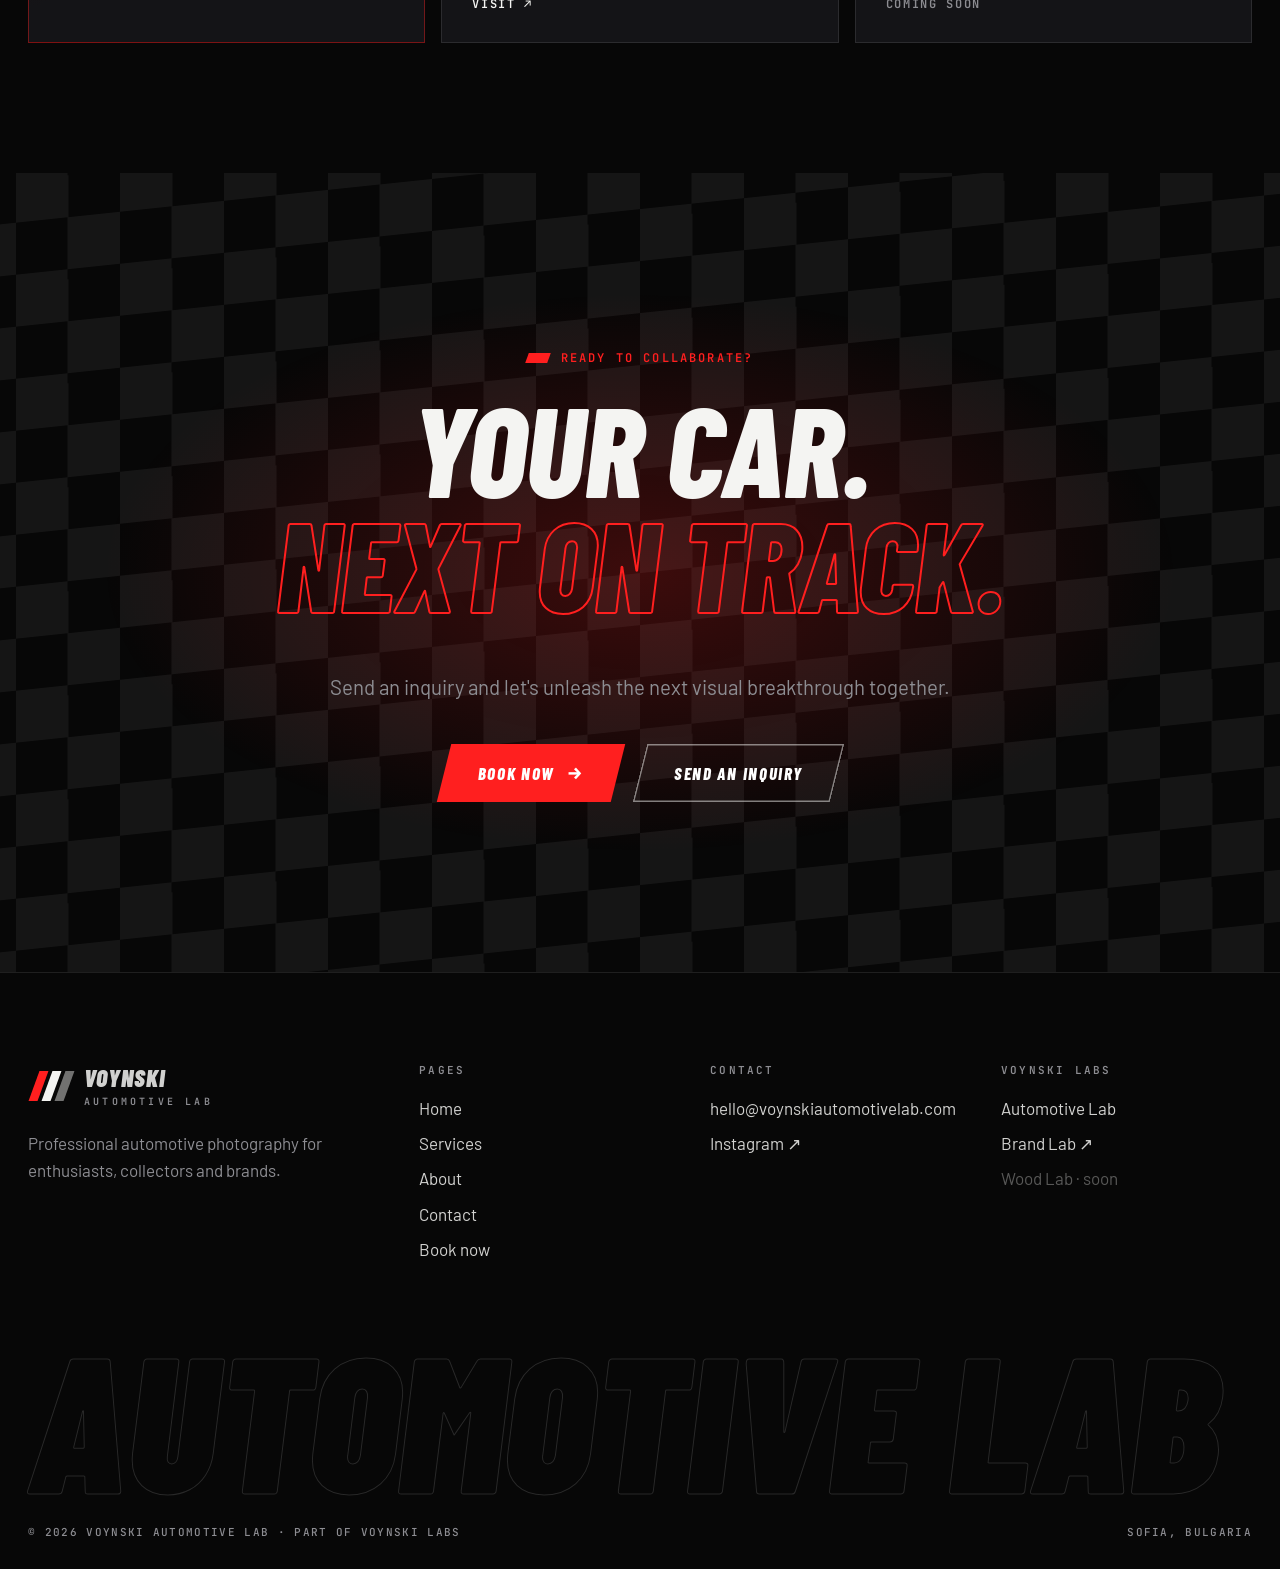
==== commit d6aeb33c: "Add a Bulgarian version with an EN / BG switch Co-Authored-By: Claude Opus 5.5 (1M context) <noreply" ====
--- a/index.html
+++ b/index.html
@@ -9,7 +9,7 @@
 <link rel="icon" href="data:image/svg+xml,%3Csvg xmlns='http://www.w3.org/2000/svg' viewBox='0 0 40 30'%3E%3Cg transform='skewX(-20)'%3E%3Crect x='14' width='8' height='30' fill='%23ff1f1f'/%3E%3Crect x='26' width='8' height='30' fill='%23f4f4f2'/%3E%3Crect x='38' width='8' height='30' fill='%23f4f4f2' opacity='.45'/%3E%3C/g%3E%3C/svg%3E">
 <link rel="preconnect" href="https://fonts.googleapis.com">
 <link rel="preconnect" href="https://fonts.gstatic.com" crossorigin>
-<link href="https://fonts.googleapis.com/css2?family=Barlow+Condensed:ital,wght@1,700;1,800;1,900&family=Barlow:wght@400;500;600&family=JetBrains+Mono:wght@500;600&display=swap" rel="stylesheet">
+<link href="https://fonts.googleapis.com/css2?family=Barlow+Condensed:ital,wght@1,700;1,800;1,900&family=Barlow:wght@400;500;600&family=Fira+Sans+Extra+Condensed:ital,wght@1,700;1,800;1,900&family=Fira+Sans:wght@400;500;600&family=JetBrains+Mono:wght@500;600&display=swap" rel="stylesheet">
 <link rel="stylesheet" href="assets/style.css">
 </head>
 <body data-page="home">
@@ -27,13 +27,13 @@
   <div class="hero-img" style="background-image:url(images/hero-f1-visa.jpg)"></div>
   <canvas id="speedLines" aria-hidden="true"></canvas>
   <div class="wrap">
-    <p class="tag">Automotive photography · Sofia</p>
-    <h1><span class="ln"><span>Every car has a story.</span></span><span class="ln"><span class="red">We capture it.</span></span></h1>
+    <p data-i18n="h.1" class="tag">Automotive photography · Sofia</p>
+    <h1 data-i18n="h.2"><span class="ln"><span>Every car has a story.</span></span><span class="ln"><span class="red">We capture it.</span></span></h1>
     <div class="hero-sub">
-      <p>Professional automotive photography for enthusiasts, collectors and brands.</p>
+      <p data-i18n="h.3">Professional automotive photography for enthusiasts, collectors and brands.</p>
       <div class="hero-actions">
-        <a href="book.html" class="btn">Book a session <span class="arr">→</span></a>
-        <a href="#paddock" class="btn btn-line">See the work</a>
+        <a data-i18n="h.4" href="book.html" class="btn">Book a session <span class="arr">→</span></a>
+        <a data-i18n="h.5" href="#paddock" class="btn btn-line">See the work</a>
       </div>
     </div>
   </div>
@@ -57,10 +57,10 @@
 <section>
   <div class="wrap intro">
     <div>
-      <p class="tag rv">Built around your car</p>
-      <p class="big-quote rv rv-d1">From carefully composed details to <em>dynamic rolling shots</em>, every session is tailored to the character of your car.</p>
-      <p class="lead rv rv-d2">Cars and photography have always gone together for me. The goal is simple: images you'll genuinely be proud of.</p>
-      <div class="hero-actions rv rv-d3" style="margin-top:36px"><a href="services.html" class="btn">Services <span class="arr">→</span></a></div>
+      <p data-i18n="h.8" class="tag rv">Built around your car</p>
+      <p data-i18n="h.9" class="big-quote rv rv-d1">From carefully composed details to <em>dynamic rolling shots</em>, every session is tailored to the character of your car.</p>
+      <p data-i18n="h.10" class="lead rv rv-d2">Cars and photography have always gone together for me. The goal is simple: images you'll genuinely be proud of.</p>
+      <div class="hero-actions rv rv-d3" style="margin-top:36px"><a data-i18n="h.11" href="services.html" class="btn">Services <span class="arr">→</span></a></div>
     </div>
     <div class="shot wipe"><img src="images/porsche-badge.jpg" alt="Porsche crest on a dark blue bonnet covered in rain drops" loading="lazy"></div>
   </div>
@@ -70,14 +70,14 @@
 <section style="padding-top:20px">
   <div class="wrap">
     <div class="grid-head">
-      <div><p class="tag rv">Starting grid</p><h2 class="rv rv-d1">Choose your<br><span class="outline">experience</span></h2></div>
-      <p class="lead rv rv-d2" style="max-width:420px">Every shoot includes professional editing, location planning and a carefully crafted final gallery.</p>
+      <div><p data-i18n="h.12" class="tag rv">Starting grid</p><h2 data-i18n="h.13" class="rv rv-d1">Choose your<br><span class="outline">experience</span></h2></div>
+      <p data-i18n="h.14" class="lead rv rv-d2" style="max-width:420px">Every shoot includes professional editing, location planning and a carefully crafted final gallery.</p>
     </div>
     <div class="starting-grid">
-      <a class="slot rv" href="services.html#private"><img src="images/panamera-front.jpg" alt="Porsche Panamera with headlights on in a concrete garage" loading="lazy"><span class="pos">P1</span><h3>Private car sessions</h3><p>A tailored photoshoot focused on the design, details and personality of your vehicle.</p><span class="go">ENTER →</span></a>
-      <a class="slot rv rv-d1" href="services.html#rolling"><img src="images/challenger-rolling.jpg" alt="Dodge Challenger rolling shot on the highway at golden hour" loading="lazy"><span class="pos">P2</span><h3>Rolling shots</h3><p>Dynamic road photography that captures motion, speed and presence.</p><span class="go">ENTER →</span></a>
-      <a class="slot rv rv-d2" href="services.html#events"><img src="images/rally-pan.jpg" alt="Rally car panning shot at Pista Sofia" loading="lazy"><span class="pos">P3</span><h3>Automotive events</h3><p>Professional coverage for car meets, rallies, track days and special events.</p><span class="go">ENTER →</span></a>
-      <a class="slot rv rv-d3" href="services.html#commercial"><img src="images/skoda-tail.jpg" alt="Škoda Octavia RS tail light glowing red" loading="lazy"><span class="pos">P4</span><h3>Brand &amp; commercial</h3><p>Premium imagery for dealerships, detailers, workshops and automotive brands.</p><span class="go">ENTER →</span></a>
+      <a class="slot rv" href="services.html#private"><img src="images/panamera-front.jpg" alt="Porsche Panamera with headlights on in a concrete garage" loading="lazy"><span class="pos">P1</span><h3 data-i18n="h.g1t">Private car sessions</h3><p data-i18n="h.g1d">A tailored photoshoot focused on the design, details and personality of your vehicle.</p><span class="go" data-i18n="h.go">ENTER →</span></a>
+      <a class="slot rv rv-d1" href="services.html#rolling"><img src="images/challenger-rolling.jpg" alt="Dodge Challenger rolling shot on the highway at golden hour" loading="lazy"><span class="pos">P2</span><h3 data-i18n="h.g2t">Rolling shots</h3><p data-i18n="h.g2d">Dynamic road photography that captures motion, speed and presence.</p><span class="go" data-i18n="h.go">ENTER →</span></a>
+      <a class="slot rv rv-d2" href="services.html#events"><img src="images/rally-pan.jpg" alt="Rally car panning shot at Pista Sofia" loading="lazy"><span class="pos">P3</span><h3 data-i18n="h.g3t">Automotive events</h3><p data-i18n="h.g3d">Professional coverage for car meets, rallies, track days and special events.</p><span class="go" data-i18n="h.go">ENTER →</span></a>
+      <a class="slot rv rv-d3" href="services.html#commercial"><img src="images/skoda-tail.jpg" alt="Škoda Octavia RS tail light glowing red" loading="lazy"><span class="pos">P4</span><h3 data-i18n="h.g4t">Brand &amp; commercial</h3><p data-i18n="h.g4d">Premium imagery for dealerships, detailers, workshops and automotive brands.</p><span class="go" data-i18n="h.go">ENTER →</span></a>
     </div>
   </div>
 </section>
@@ -86,22 +86,22 @@
 <section class="paddock" id="paddock">
   <div class="pin">
     <div class="wrap p-head">
-      <div><p class="tag">The paddock</p><h2>Selected <span class="outline">work</span></h2></div>
+      <div><p data-i18n="h.19" class="tag">The paddock</p><h2 data-i18n="h.20">Selected <span class="outline">work</span></h2></div>
       <div class="counter"><b>01</b> / 12</div>
     </div>
     <div class="track">
-      <figure class="frame w"><img src="images/f1-oracle-pan.jpg" alt="Red Bull F1 car panning shot in front of the crowd" loading="lazy"><figcaption><span>Red Bull Showrun</span><b>T01</b></figcaption></figure>
-      <figure class="frame t"><img src="images/f1-dusk.jpg" alt="Red Bull F1 car at dusk by the lake" loading="lazy"><figcaption><span>F1 · Dusk run</span><b>T02</b></figcaption></figure>
-      <figure class="frame w"><img src="images/skoda-trails.jpg" alt="Škoda Octavia RS with red light trails in a garage" loading="lazy"><figcaption><span>Škoda Octavia RS</span><b>T03</b></figcaption></figure>
-      <figure class="frame w"><img src="images/stunt-burnout.jpg" alt="Stunt bike burnout with smoke in front of the crowd" loading="lazy"><figcaption><span>Stunt show</span><b>T04</b></figcaption></figure>
-      <figure class="frame t"><img src="images/panamera-rear-tunnel.jpg" alt="Porsche Panamera from behind in a concrete tunnel" loading="lazy"><figcaption><span>Porsche Panamera</span><b>T05</b></figcaption></figure>
-      <figure class="frame w"><img src="images/m4-redbull.jpg" alt="Red Bull BMW M4 drifting toward the camera" loading="lazy"><figcaption><span>BMW M4 · Drift</span><b>T06</b></figcaption></figure>
-      <figure class="frame t"><img src="images/bike-rolling.jpg" alt="Motorcycle rider rolling shot on the highway" loading="lazy"><figcaption><span>Night rider</span><b>T07</b></figcaption></figure>
-      <figure class="frame w"><img src="images/rally-drift.jpg" alt="Rally cars drifting through a corner at Pista Sofia" loading="lazy"><figcaption><span>Pista Sofia</span><b>T08</b></figcaption></figure>
-      <figure class="frame t"><img src="images/911-top.jpg" alt="White Porsche 911 with red roof seen from above" loading="lazy"><figcaption><span>Porsche 911</span><b>T09</b></figcaption></figure>
-      <figure class="frame w"><img src="images/bmw-m40i-tail.jpg" alt="BMW X3 M40i tail light and badge at sunset" loading="lazy"><figcaption><span>BMW X3 M40i</span><b>T10</b></figcaption></figure>
-      <figure class="frame t"><img src="images/challenger-tunnel.jpg" alt="Dodge Challenger with headlights on in a concrete tunnel" loading="lazy"><figcaption><span>Dodge Challenger</span><b>T11</b></figcaption></figure>
-      <figure class="frame w"><img src="images/f1-oracle-blur.jpg" alt="Red Bull F1 car with motion blur" loading="lazy"><figcaption><span>Full send</span><b>T12</b></figcaption></figure>
+      <figure class="frame w"><img src="images/f1-oracle-pan.jpg" alt="Red Bull F1 car panning shot in front of the crowd" loading="lazy"><figcaption><span data-i18n="h.21">Red Bull Showrun</span><b data-i18n="h.22">T01</b></figcaption></figure>
+      <figure class="frame t"><img src="images/f1-dusk.jpg" alt="Red Bull F1 car at dusk by the lake" loading="lazy"><figcaption><span data-i18n="h.23">F1 · Dusk run</span><b data-i18n="h.24">T02</b></figcaption></figure>
+      <figure class="frame w"><img src="images/skoda-trails.jpg" alt="Škoda Octavia RS with red light trails in a garage" loading="lazy"><figcaption><span data-i18n="h.25">Škoda Octavia RS</span><b data-i18n="h.26">T03</b></figcaption></figure>
+      <figure class="frame w"><img src="images/stunt-burnout.jpg" alt="Stunt bike burnout with smoke in front of the crowd" loading="lazy"><figcaption><span data-i18n="h.27">Stunt show</span><b data-i18n="h.28">T04</b></figcaption></figure>
+      <figure class="frame t"><img src="images/panamera-rear-tunnel.jpg" alt="Porsche Panamera from behind in a concrete tunnel" loading="lazy"><figcaption><span data-i18n="h.29">Porsche Panamera</span><b data-i18n="h.30">T05</b></figcaption></figure>
+      <figure class="frame w"><img src="images/m4-redbull.jpg" alt="Red Bull BMW M4 drifting toward the camera" loading="lazy"><figcaption><span data-i18n="h.31">BMW M4 · Drift</span><b data-i18n="h.32">T06</b></figcaption></figure>
+      <figure class="frame t"><img src="images/bike-rolling.jpg" alt="Motorcycle rider rolling shot on the highway" loading="lazy"><figcaption><span data-i18n="h.33">Night rider</span><b data-i18n="h.34">T07</b></figcaption></figure>
+      <figure class="frame w"><img src="images/rally-drift.jpg" alt="Rally cars drifting through a corner at Pista Sofia" loading="lazy"><figcaption><span data-i18n="h.35">Pista Sofia</span><b data-i18n="h.36">T08</b></figcaption></figure>
+      <figure class="frame t"><img src="images/911-top.jpg" alt="White Porsche 911 with red roof seen from above" loading="lazy"><figcaption><span data-i18n="h.37">Porsche 911</span><b data-i18n="h.38">T09</b></figcaption></figure>
+      <figure class="frame w"><img src="images/bmw-m40i-tail.jpg" alt="BMW X3 M40i tail light and badge at sunset" loading="lazy"><figcaption><span data-i18n="h.39">BMW X3 M40i</span><b data-i18n="h.40">T10</b></figcaption></figure>
+      <figure class="frame t"><img src="images/challenger-tunnel.jpg" alt="Dodge Challenger with headlights on in a concrete tunnel" loading="lazy"><figcaption><span data-i18n="h.41">Dodge Challenger</span><b data-i18n="h.42">T11</b></figcaption></figure>
+      <figure class="frame w"><img src="images/f1-oracle-blur.jpg" alt="Red Bull F1 car with motion blur" loading="lazy"><figcaption><span data-i18n="h.43">Full send</span><b data-i18n="h.44">T12</b></figcaption></figure>
     </div>
     <div class="p-progress" aria-hidden="true"><i></i><span></span></div>
   </div>
@@ -113,9 +113,9 @@
 <section>
   <div class="wrap reels">
     <div>
-      <p class="tag rv">On board</p>
-      <h2 class="rv rv-d1">Photos that <span class="outline red">move</span></h2>
-      <p class="lead rv rv-d2">Short clips from the same session, cut for Reels and TikTok, so your car looks as good in motion as it does in a frame.</p>
+      <p data-i18n="h.45" class="tag rv">On board</p>
+      <h2 data-i18n="h.46" class="rv rv-d1">Photos that <span class="outline red">move</span></h2>
+      <p data-i18n="h.47" class="lead rv rv-d2">Short clips from the same session, cut for Reels and TikTok, so your car looks as good in motion as it does in a frame.</p>
       <div class="hero-actions rv rv-d3" style="margin-top:34px"><a class="btn btn-line" data-c="instagram-link" target="_blank" rel="noopener">Follow on Instagram ↗</a></div>
     </div>
     <div class="phones">
@@ -129,12 +129,12 @@
 <!-- Voynski Labs -->
 <section style="padding-top:20px">
   <div class="wrap">
-    <p class="tag rv">Voynski Labs</p>
-    <h2 class="rv rv-d1">One name. <span class="outline">Three labs.</span></h2>
+    <p data-i18n="h.48" class="tag rv">Voynski Labs</p>
+    <h2 data-i18n="h.49" class="rv rv-d1">One name. <span class="outline">Three labs.</span></h2>
     <div class="labs">
-      <div class="lab cur rv"><span class="n">01</span><span class="here">You are here</span><h3>Automotive Lab</h3><p>Car photography: private sessions, rolling shots, events and brands.</p></div>
-      <a class="lab rv rv-d1" data-c="brand" href="https://voynski-brand-lab.netlify.app/" target="_blank" rel="noopener"><span class="n">02</span><h3>Brand Lab</h3><p>Photos and websites for restaurants, barbers, shops and other local businesses.</p><span class="link">Visit ↗</span></a>
-      <div class="lab rv rv-d2"><span class="n">03</span><h3>Wood Lab</h3><p>Handmade wood and epoxy pieces.</p><span class="link" style="color:var(--muted)">Coming soon</span></div>
+      <div class="lab cur rv"><span class="n">01</span><span data-i18n="h.50" class="here">You are here</span><h3 data-i18n="h.51">Automotive Lab</h3><p data-i18n="h.52">Car photography: private sessions, rolling shots, events and brands.</p></div>
+      <a class="lab rv rv-d1" data-c="brand" href="https://voynski-brand-lab.netlify.app/" target="_blank" rel="noopener"><span class="n">02</span><h3 data-i18n="h.53">Brand Lab</h3><p data-i18n="h.54">Photos and websites for restaurants, barbers, shops and other local businesses.</p><span data-i18n="h.55" class="link">Visit ↗</span></a>
+      <div class="lab rv rv-d2"><span class="n">03</span><h3 data-i18n="h.56">Wood Lab</h3><p data-i18n="h.57">Handmade wood and epoxy pieces.</p><span data-i18n="h.58" class="link" style="color:var(--muted)">Coming soon</span></div>
     </div>
   </div>
 </section>
@@ -143,14 +143,15 @@
 <section class="finish">
   <div class="flag"></div>
   <div class="wrap">
-    <p class="tag rv" style="justify-content:center">Ready to collaborate?</p>
-    <h2 class="rv rv-d1">Your car.<br><span class="outline red">Next on track.</span></h2>
-    <p class="lead rv rv-d2" style="margin:0 auto">Send an inquiry and let's unleash the next visual breakthrough together.</p>
-    <div class="hero-actions rv rv-d3"><a href="book.html" class="btn">Book now <span class="arr">→</span></a><a href="contact.html" class="btn btn-line">Send an inquiry</a></div>
+    <p data-i18n="h.59" class="tag rv" style="justify-content:center">Ready to collaborate?</p>
+    <h2 data-i18n="h.60" class="rv rv-d1">Your car.<br><span class="outline red">Next on track.</span></h2>
+    <p data-i18n="h.61" class="lead rv rv-d2" style="margin:0 auto">Send an inquiry and let's unleash the next visual breakthrough together.</p>
+    <div class="hero-actions rv rv-d3"><a data-i18n="h.62" href="book.html" class="btn">Book now <span class="arr">→</span></a><a data-i18n="h.63" href="contact.html" class="btn btn-line">Send an inquiry</a></div>
   </div>
 </section>
 
 </main>
+<script src="assets/i18n.js"></script>
 <script src="assets/main.js"></script>
 <script src="assets/home.js"></script>
 </body>
--- a/assets/style.css
+++ b/assets/style.css
@@ -10,8 +10,8 @@
   --red-2: #ff5a3c;
   --green: #2bd96b;
   --purple: #b36bff;
-  --display: "Barlow Condensed", "Arial Narrow", sans-serif;
-  --body: "Barlow", system-ui, sans-serif;
+  --display: "Barlow Condensed", "Fira Sans Extra Condensed", "Arial Narrow", sans-serif;
+  --body: "Barlow", "Fira Sans", system-ui, sans-serif;
   --mono: "JetBrains Mono", ui-monospace, monospace;
   --ease: cubic-bezier(.2, .7, .1, 1);
   --kerb: repeating-linear-gradient(90deg, var(--red) 0 38px, #f4f4f2 38px 76px);
@@ -78,6 +78,13 @@
 .mobile-menu a:not(.btn) { font: 900 italic clamp(44px, 13vw, 72px)/1 var(--display); text-transform: uppercase; text-decoration: none; }
 .mobile-menu a:not(.btn) span { font: 500 12px var(--mono); color: var(--red); vertical-align: 24px; margin-right: 10px; font-style: normal; }
 .mobile-menu .btn { align-self: flex-start; margin-top: 30px; }
+.nav-links a em, .mobile-menu a em { font-style: inherit; }
+.lang { display: flex; border: 1px solid var(--line); }
+.lang button { background: none; border: 0; color: var(--muted); font: 500 11px var(--mono); letter-spacing: .1em; padding: 7px 10px; cursor: pointer; transition: color .2s, background .2s; }
+.lang button:hover { color: var(--text); }
+.lang button.on { background: var(--red); color: #fff; }
+.mobile-menu .lang { align-self: flex-start; margin-top: 22px; }
+.mobile-menu .lang button { font-size: 13px; padding: 10px 16px; }
 
 /* Start lights intro */
 .lights { position: fixed; inset: 0; z-index: 200; background: #000; display: grid; place-items: center; transition: clip-path .7s var(--ease); clip-path: polygon(0 0, 100% 0, 100% 100%, 0 100%); }
@@ -363,6 +370,7 @@
   section { padding: 90px 0; }
   .wrap { padding: 0 18px; }
   .site-header .wrap { height: 68px; }
+  .site-header .lang { display: none; }
   .hero .wrap { padding-bottom: 90px; padding-top: 110px; }
   .hero-sub { gap: 24px; }
   .telemetry { position: relative; }
